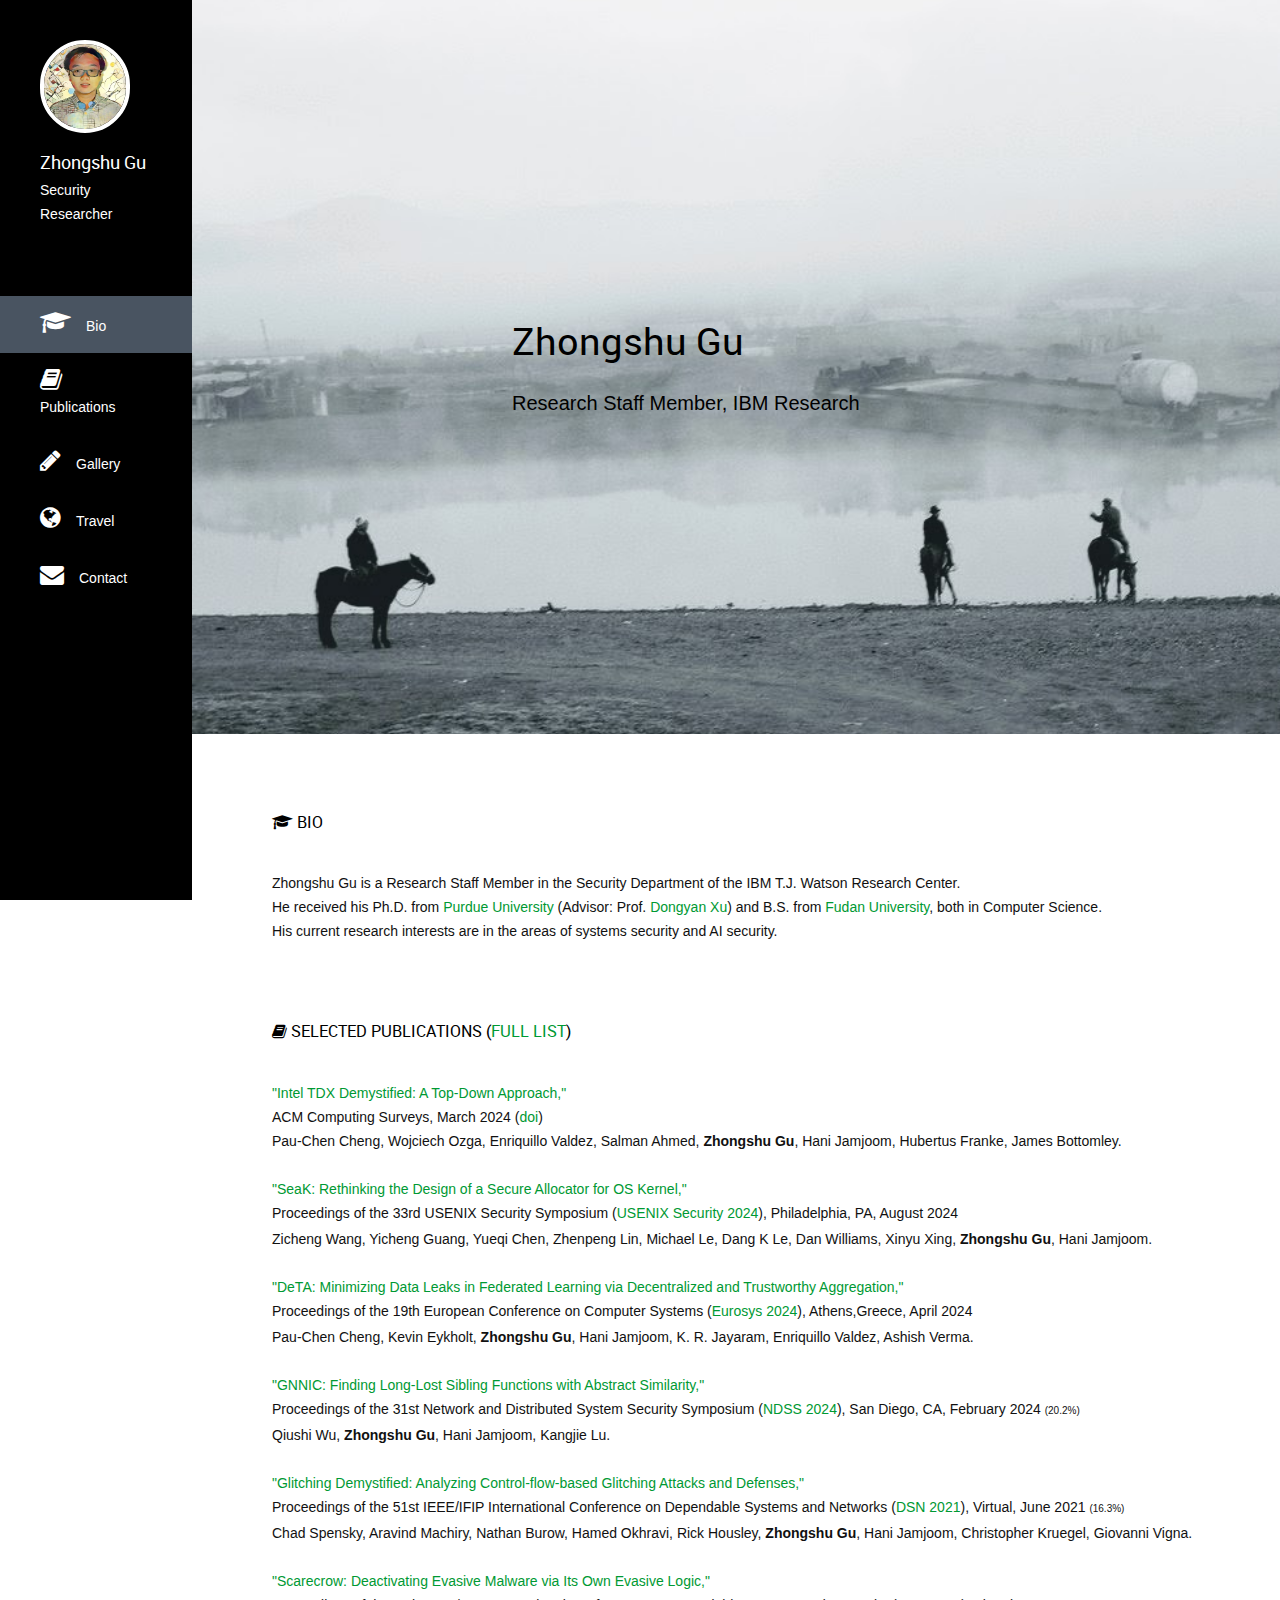
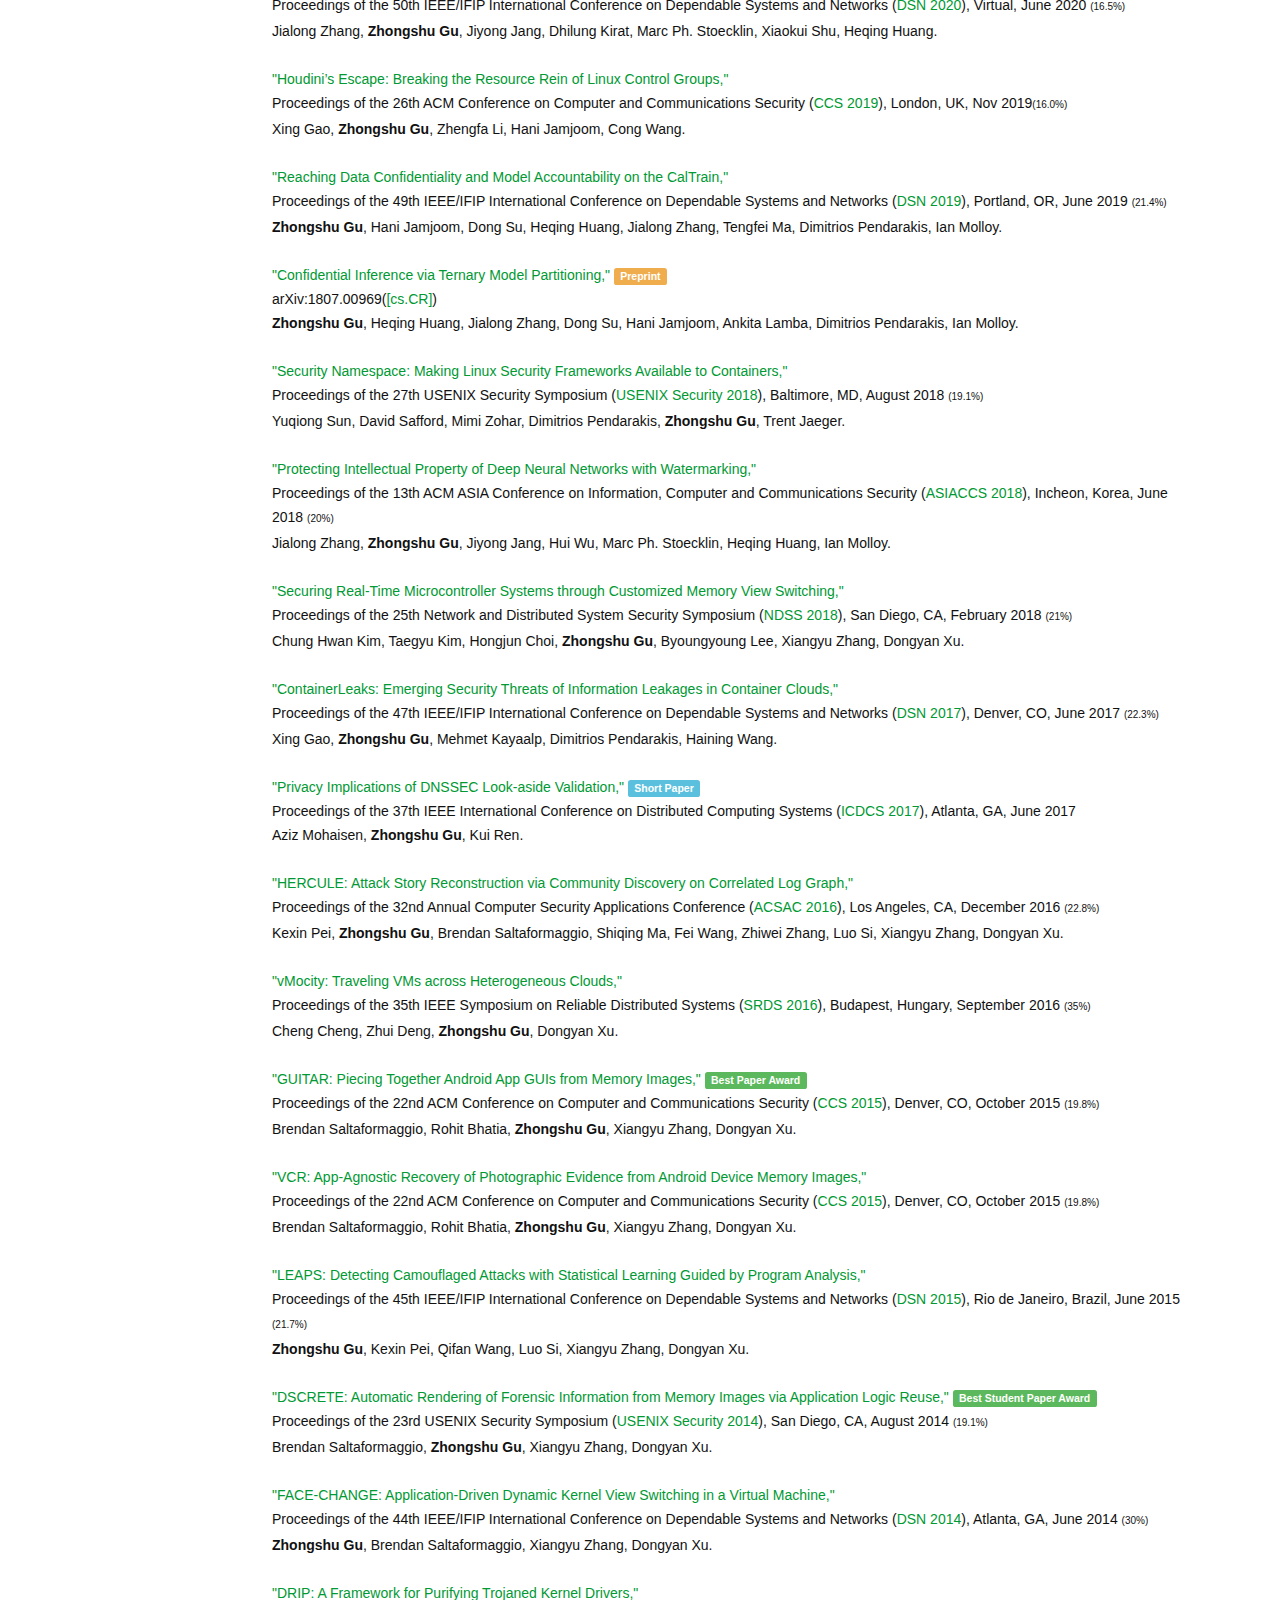
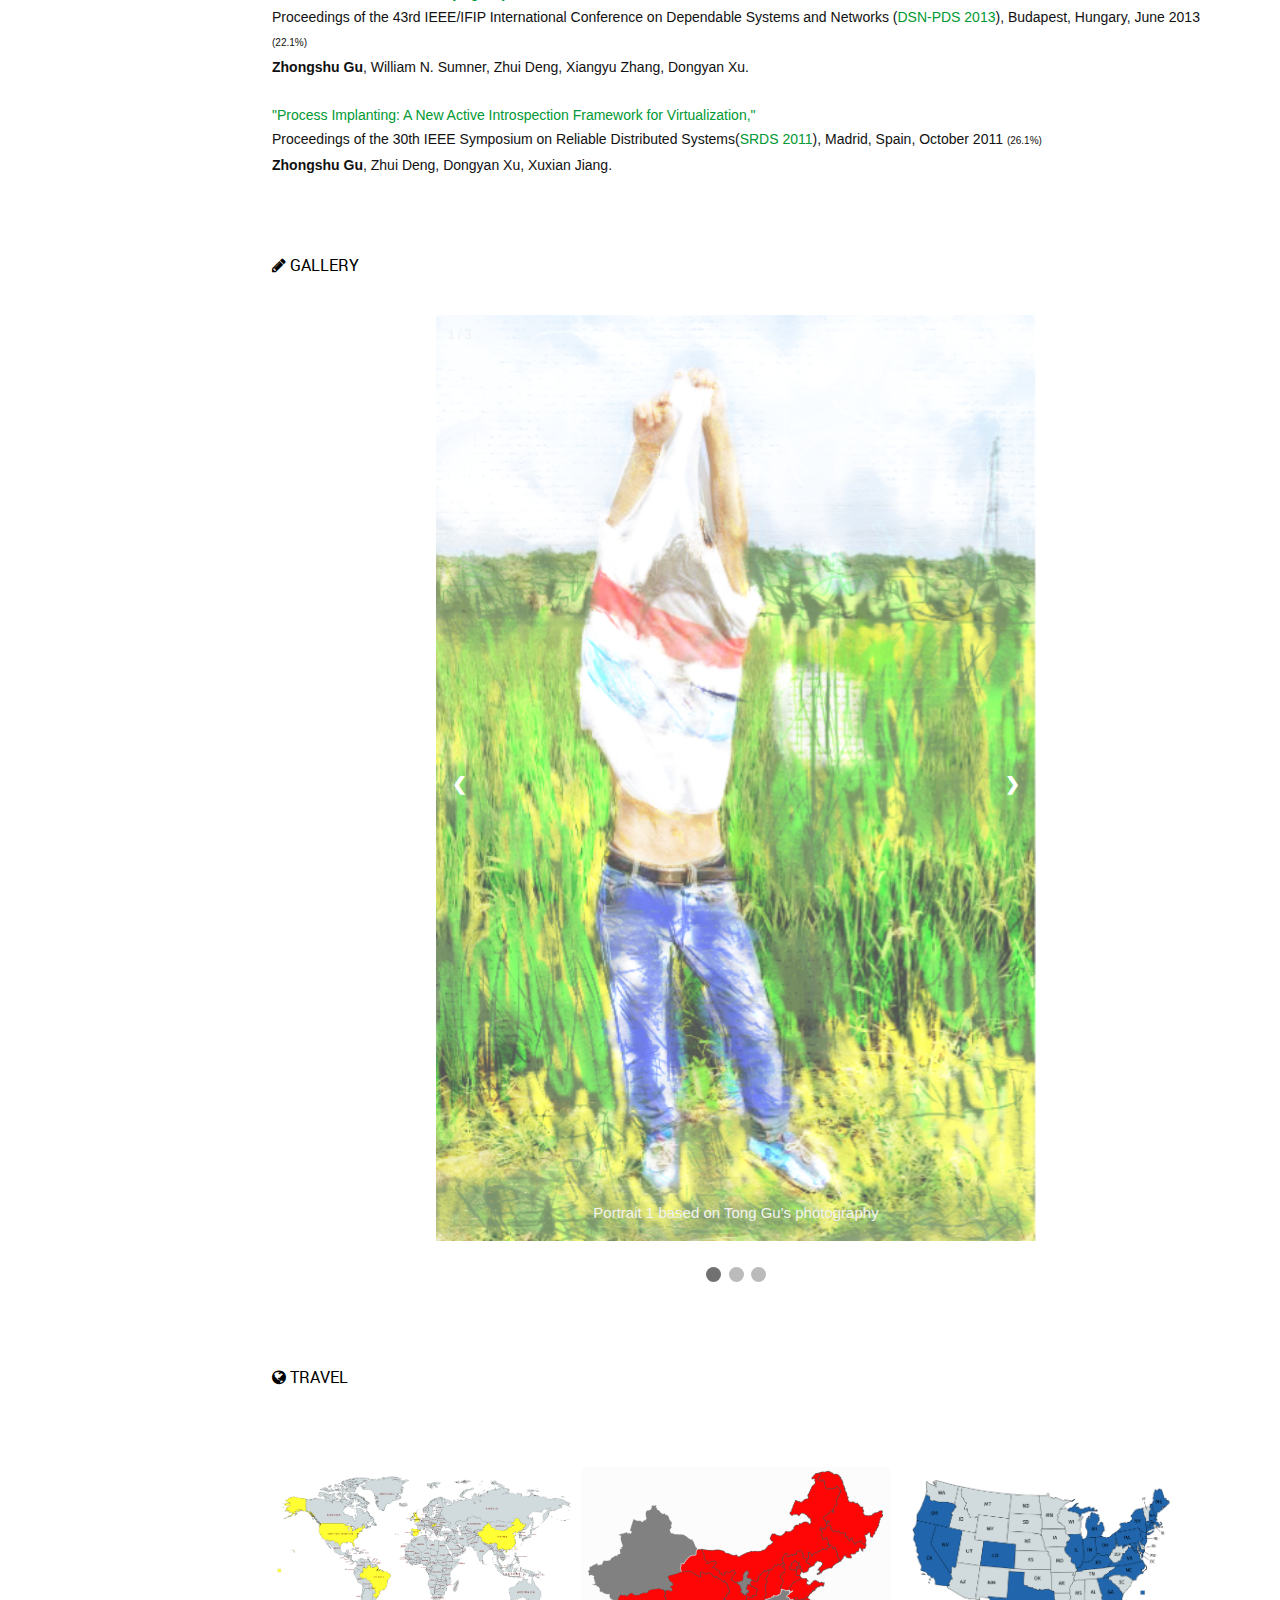
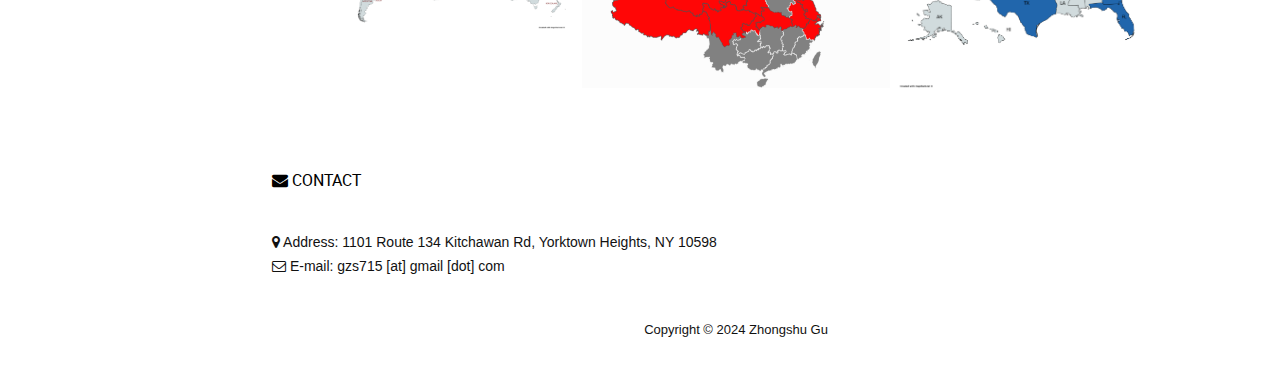
==== index.html @ 40e1bf33 "add doi for tdx paper" ====
<!DOCTYPE html>
<!--[if lt IE 7]>      <html class="no-js lt-ie9 lt-ie8 lt-ie7"> <![endif]-->
<!--[if IE 7]>         <html class="no-js lt-ie9 lt-ie8"> <![endif]-->
<!--[if IE 8]>         <html class="no-js lt-ie9"> <![endif]-->
<!--[if gt IE 8]><!--> <html class="no-js"> <!--<![endif]-->
<head>
  <meta charset="utf-8">
  <meta http-equiv="X-UA-Compatible" content="IE=edge">
  <title>Zhongshu Gu</title>
  <meta name="description" content="">
    <!-- 
	Volton Template
	http://www.templatemo.com/tm-441-volton
-->
<meta name="viewport" content="width=device-width, initial-scale=1">

<link rel="stylesheet" href="css/normalize.css">
<link rel="stylesheet" href="css/font-awesome.css">
<link rel="stylesheet" href="css/bootstrap.min.css">
<link rel="stylesheet" href="css/templatemo-style.css">
<script src="js/vendor/modernizr-2.6.2.min.js"></script>


<style>
  * {box-sizing: border-box}
  body {font-family: Verdana, sans-serif; margin:0}
  .mySlides {display: none}
  img {vertical-align: middle;}

  /* Slideshow container */
  .slideshow-container {
    max-width: 600px;
    position: relative;
    margin: auto;
  }

  /* Next & previous buttons */
  .prev, .next {
    cursor: pointer;
    position: absolute;
    top: 50%;
    width: auto;
    padding: 16px;
    margin-top: -22px;
    color: white;
    font-weight: bold;
    font-size: 18px;
    transition: 0.6s ease;
    border-radius: 0 3px 3px 0;
    user-select: none;
  }

  /* Position the "next button" to the right */
  .next {
    right: 0;
    border-radius: 3px 0 0 3px;
  }

  /* On hover, add a black background color with a little bit see-through */
  .prev:hover, .next:hover {
    background-color: rgba(0,0,0,0.8);
  }

  /* Caption text */
  .text {
    color: #f2f2f2;
    font-size: 15px;
    padding: 8px 12px;
    position: absolute;
    bottom: 8px;
    width: 100%;
    text-align: center;
  }

  /* Number text (1/3 etc) */
  .numbertext {
    color: #f2f2f2;
    font-size: 12px;
    padding: 8px 12px;
    position: absolute;
    top: 0;
  }

  /* The dots/bullets/indicators */
  .dot {
    cursor: pointer;
    height: 15px;
    width: 15px;
    margin: 0 2px;
    background-color: #bbb;
    border-radius: 50%;
    display: inline-block;
    transition: background-color 0.6s ease;
  }

  .active, .dot:hover {
    background-color: #717171;
  }

  /* On smaller screens, decrease text size */
  @media only screen and (max-width: 300px) {
    .prev, .next,.text {font-size: 11px}
  }

</style>

</head>
<body>
<!-- Global site tag (gtag.js) - Google Analytics -->
<script async src="https://www.googletagmanager.com/gtag/js?id=G-TEM5QJ2G16"></script>
<script>
  window.dataLayer = window.dataLayer || [];
  function gtag(){dataLayer.push(arguments);}
  gtag('js', new Date());

  gtag('config', 'G-TEM5QJ2G16');
</script>
    <!--[if lt IE 7]>
        <p class="browsehappy">You are using an <strong>outdated</strong> browser. Please <a href="http://browsehappy.com/">upgrade your browser</a> to improve your experience.</p>
      <![endif]-->

      <div class="responsive-header visible-xs visible-sm">
        <div class="container">
          <div class="row">
            <div class="col-md-12">
              <div class="top-section">
                <div class="profile-image">
                  <img src="img/photo.jpg" alt="Zhongshu Gu">
                </div>
                <div class="profile-content">
                  <h3 class="profile-title">Zhongshu Gu</h3>
                  <p class="profile-description">Security Researcher</p>
                </div>
              </div>
            </div>
          </div>
          <a href="#" class="toggle-menu"><i class="fa fa-bars"></i></a>
          <div class="main-navigation responsive-menu">
            <ul class="navigation">
              <li><a href="#about"><i class="fa fa-graduation-cap"></i>Bio</a></li>
              <li><a href="#research"><i class="fa fa-book"></i>Publications</a></li>
              <li><a href="#gallery"><i class="fa fa-pencil"></i>Gallery</a></li>
              <li><a href="#travel"><i class="fa fa-globe"></i>Travel</a></li>
              <li><a href="#contact"><i class="fa fa-envelope"></i>Contact</a></li>
            </ul>
          </div>
        </div>
      </div>

      <!-- SIDEBAR -->
      <div class="sidebar-menu hidden-xs hidden-sm">
        <div class="top-section">
          <div class="profile-image">
            <img src="img/photo.jpg" alt="Zhongshu Gu">
          </div>
          <h3 class="profile-title">Zhongshu Gu</h3>
          <p class="profile-description">Security Researcher</p>
        </div> <!-- top-section -->
        <div class="main-navigation">
          <ul class="navigation">
            <li><a href="#about"><i class="fa fa-graduation-cap"></i>Bio</a></li>
            <li><a href="#research"><i class="fa fa-book"></i>Publications</a></li>
            <li><a href="#gallery"><i class="fa fa-pencil"></i>Gallery</a></li>
            <li><a href="#travel"><i class="fa fa-globe"></i>Travel</a></li>
            <li><a href="#contact"><i class="fa fa-envelope"></i>Contact</a></li>
          </ul>
        </div> <!-- .main-navigation -->
      </div> <!-- .sidebar-menu -->


      <div class="banner-bg" id="top">
        <div class="banner-overlay"></div>
        <div class="welcome-text">
          <h2>Zhongshu Gu</h2>
          <h5>Research Staff Member, IBM Research</h5>
        </div>
      </div>

      <!-- MAIN CONTENT -->
      <div class="main-content">
        <div class="fluid-container">

          <div class="content-wrapper">
            <!-- About -->
            <div class="page-section" id="about">
              <div class="row">
                <div class="col-md-12">
                  <h4 class="widget-title"><i class="fa fa-graduation-cap"></i> Bio </h4>
                  Zhongshu Gu is a Research Staff Member in the Security Department of the IBM T.J. Watson Research Center. <br/>
                  He received his Ph.D. from <a href="http://www.purdue.edu/">Purdue University</a> (Advisor: Prof.<a href="http://www.cs.purdue.edu/homes/dxu/"> Dongyan Xu</a>) and B.S. from <a href="http://www.fudan.edu.cn">Fudan University</a>, both in Computer Science. <br/>
                  His current research interests are in the areas of systems security and AI security. <br/>
                      </div>
                    </div>
                  </div> <!-- #about -->
                  <!-- Research -->
                  <div class="page-section" id="research">
                    <div class="row">
                      <div class="col-md-12">
                        <h4 class="widget-title"><i class="fa fa-book"></i> Selected Publications (<a href="https://scholar.google.com/citations?hl=en&user=QCx7_H4AAAAJ">Full List</a>)</h4>
                        <p><a href="https://dl.acm.org/doi/pdf/10.1145/3652597">"Intel TDX Demystified: A Top-Down Approach,"</a> <br/> 
                          ACM Computing Surveys, March 2024 (<a href="https://dl.acm.org/doi/10.1145/3652597">doi</a>) <br/>
                          Pau-Chen Cheng, Wojciech Ozga, Enriquillo Valdez, Salman Ahmed, <b>Zhongshu Gu</b>, Hani Jamjoom, Hubertus Franke, James Bottomley.<br/>
                          <br/>
                        </p>
                        
                        <p><a href="">"SeaK: Rethinking the Design of a Secure Allocator for OS Kernel,"</a> <br/>Proceedings of the 33rd USENIX Security Symposium (<a href="https://www.usenix.org/conference/usenixsecurity24">USENIX Security 2024</a>), Philadelphia,
                          PA, August 2024<font size="1"></font> <br/>
                          Zicheng Wang, Yicheng Guang, Yueqi Chen, Zhenpeng Lin, Michael Le, Dang K Le, Dan Williams, Xinyu Xing, <b>Zhongshu Gu</b>, Hani Jamjoom.<br/>
                          <br/>
                        </p>     

                        <p><a href="">"DeTA: Minimizing Data Leaks in Federated Learning via Decentralized and Trustworthy Aggregation,"</a> <br/>Proceedings of the 19th European Conference on Computer Systems (<a href="https://2024.eurosys.org/">Eurosys 2024</a>), Athens,Greece, April 2024<font size="1"></font> <br/>
                          Pau-Chen Cheng, Kevin Eykholt, <b>Zhongshu Gu</b>, Hani Jamjoom, K. R. Jayaram, Enriquillo Valdez, Ashish Verma.<br/>
                          <br/>
                        </p>

                        <p><a href="pubs/GNNIC_NDSS24.pdf">"GNNIC: Finding Long-Lost Sibling Functions with Abstract Similarity,"</a> <br/>Proceedings of the 31st Network and Distributed System Security Symposium (<a href="https://www.ndss-symposium.org/ndss2024/">NDSS 2024</a>), San Diego, CA, February 2024 <font size="1">(20.2%)</font> <br/>
                          Qiushi Wu, <b>Zhongshu Gu</b>, Hani Jamjoom, Kangjie Lu.<br/>
                          <br/>
                        </p>



                        <p><a href="pubs/GLITCHING_DSN21.pdf">"Glitching Demystified: Analyzing Control-flow-based Glitching Attacks and Defenses,"</a> <br/>Proceedings of the 51st IEEE/IFIP International Conference on Dependable Systems and Networks  (<a href="http://dsn2021.ntu.edu.tw/">DSN 2021</a>), Virtual, June 2021 <font size="1">(16.3%)</font> <br/>
                          Chad Spensky, Aravind Machiry, Nathan Burow, Hamed Okhravi, Rick Housley, <b>Zhongshu Gu</b>, Hani Jamjoom, Christopher Kruegel, Giovanni Vigna. <br/>
                          <br/>
                        </p>

                          <p><a href="pubs/SCARECROW_DSN20.pdf">"Scarecrow: Deactivating Evasive Malware via Its Own Evasive Logic,"</a> <br/>Proceedings of the 50th IEEE/IFIP International Conference on Dependable Systems and Networks  (<a href="https://dsn2020.webs.upv.es/">DSN 2020</a>), Virtual, June 2020 <font size="1">(16.5%)</font> <br/>
                          Jialong Zhang, <b>Zhongshu Gu</b>, Jiyong Jang, Dhilung Kirat, Marc Ph. Stoecklin, Xiaokui Shu, Heqing Huang. <br/>
                          <br/>
                        </p>
                        
                          <p><a href="pubs/HOUDINI_CCS19.pdf">"Houdini’s Escape: Breaking the Resource Rein of Linux Control Groups,"</a><br/>
                            Proceedings of the 26th ACM Conference on Computer and Communications Security (<a href="https://www.sigsac.org/ccs/CCS2019/">CCS 2019</a>), London, UK, Nov 2019<font size="1">(16.0%)</font> <br/>
                            Xing Gao, <b>Zhongshu Gu</b>, Zhengfa Li, Hani Jamjoom, Cong Wang.<br/>
                            <br/>
                          </p>




                        <p><a href="pubs/CALTRAIN_DSN19.pdf">"Reaching Data Confidentiality and Model Accountability on the CalTrain,"</a><br/>
                          Proceedings of the 49th IEEE/IFIP International Conference on Dependable Systems and Networks (<a href="http://2019.dsn.org/">DSN 2019</a>), Portland, OR, June 2019 <font size="1">(21.4%)</font> <br/>
                          <b>Zhongshu Gu</b>, Hani Jamjoom, Dong Su, Heqing Huang, Jialong Zhang, Tengfei Ma, Dimitrios Pendarakis, Ian Molloy.<br/>
                          <br/>
                        </p>
                        
                        <p><a href="https://arxiv.org/pdf/1807.00969.pdf">"Confidential Inference via Ternary Model Partitioning,"</a> 
                          <span class="label label-warning">Preprint</span><br/>
                          arXiv:1807.00969(<a href="https://arxiv.org/abs/1807.00969">[cs.CR]</a>) <br/>
                          <b>Zhongshu Gu</b>, Heqing Huang, Jialong Zhang, Dong Su, Hani Jamjoom, Ankita Lamba, Dimitrios Pendarakis, Ian Molloy.<br/>
                          <br/>
                        </p>


                        <p><a href="pubs/SECNAMESPACE_SEC18.pdf">"Security Namespace: Making Linux Security Frameworks Available to Containers,"</a> <br/>Proceedings of the 27th USENIX Security Symposium (<a href="https://www.usenix.org/conference/usenixsecurity18">USENIX Security 2018</a>), Baltimore, MD, August 2018 <font size="1">(19.1%)</font> <br/>
                          Yuqiong Sun, David Safford, Mimi Zohar, Dimitrios Pendarakis, <b>Zhongshu Gu</b>, Trent Jaeger. <br/>
                          <br/>
                        </p>

                        <p><a href="pubs/WATERMARK_ASIACCS18.pdf">"Protecting Intellectual Property of Deep Neural Networks with Watermarking,"</a> <br/>Proceedings of the 13th ACM ASIA Conference on Information, Computer and Communications
                          Security (<a href="http://asiaccs2018.org/">ASIACCS 2018</a>), Incheon, Korea, June 2018 <font size="1">(20%)</font> <br/>
                          Jialong Zhang, <b>Zhongshu Gu</b>, Jiyong Jang, Hui Wu, Marc Ph. Stoecklin, Heqing Huang, Ian
                          Molloy. <br/>
                          <br/>
                        </p>
                        <p><a href="pubs/MINION_NDSS18.pdf">"Securing Real-Time Microcontroller Systems through Customized Memory View Switching,"</a> <br/>Proceedings of the 25th Network and Distributed System Security Symposium (<a href="https://www.internetsociety.org/events/ndss-symposium/ndss-symposium-2018">NDSS 2018</a>), San Diego, CA, February 2018 <font size="1">(21%)</font> <br/>
                          Chung Hwan Kim, Taegyu Kim, Hongjun Choi, <b>Zhongshu Gu</b>, Byoungyoung Lee, Xiangyu Zhang, Dongyan Xu.<br/>
                          <br/>
                        </p>

                        <p><a href="pubs/CONTAINERLEAKS_DSN17.pdf">"ContainerLeaks: Emerging Security Threats of Information Leakages in Container Clouds,"</a> <br/> 
                          Proceedings of the 47th IEEE/IFIP International Conference on Dependable Systems and Networks (<a href="http://dsn2017.github.io/">DSN 2017</a>), Denver, CO, June 2017 <font size="1">(22.3%)</font> <br/>
                          Xing Gao, <b>Zhongshu Gu</b>, Mehmet Kayaalp, Dimitrios Pendarakis, Haining Wang.<br/>
                          <br/>
                        </p>

                        <p><a href="pubs/DLV_ICDCS17.pdf"> "Privacy Implications of DNSSEC Look-aside Validation,"</a> <span class="label label-info">Short Paper</span> <br/>
                          Proceedings of the 37th IEEE International Conference on Distributed Computing Systems (<a href=https://icdcs2017.gatech.edu/>ICDCS 2017</a>),  Atlanta, GA, June 2017  <br/>
                          Aziz Mohaisen, <b>Zhongshu Gu</b>, Kui Ren.<br/>
                          <br/>
                        </p>

                        <p><a href="pubs/HERCULE_ACSAC16.pdf"> "HERCULE: Attack Story Reconstruction via Community Discovery on Correlated Log Graph,"</a> <br/>
                          Proceedings of the 32nd Annual Computer Security Applications Conference (<a href=https://www.acsac.org/2016/>ACSAC 2016</a>), Los Angeles, CA, December 2016 <font size="1">(22.8%)</font>  <br/>
                          Kexin Pei, <b>Zhongshu Gu</b>, Brendan Saltaformaggio, Shiqing Ma, Fei Wang, Zhiwei Zhang, Luo Si, Xiangyu Zhang, Dongyan Xu. <br/>
                          <br/></p>

                          <p><a href="pubs/VMOCITY_SRDS16.pdf" >"vMocity: Traveling VMs across Heterogeneous Clouds,"</a> <br/>
                           Proceedings of the 35th IEEE Symposium on Reliable Distributed Systems
                           (<a href="http://srds2016.inf.mit.bme.hu/">SRDS 2016</a>), Budapest,
                           Hungary, September 2016 <font size="1">(35%)</font>  <br/> 
                           Cheng Cheng, Zhui Deng, <b>Zhongshu Gu</b>, Dongyan Xu.<br/>
                           <br/></p>

                           <p><a href="pubs/GUITAR_CCS15.pdf">"GUITAR: Piecing Together Android App GUIs from Memory Images,"</a> <span class="label label-success"> Best Paper Award</span> <br/>
                            Proceedings of the 22nd ACM Conference on Computer and Communications Security (<a href="http://www.sigsac.org/ccs/CCS2015/">CCS 2015</a>), Denver, CO, October 2015 <font size="1">(19.8%)</font>   <br/>
                            Brendan Saltaformaggio, Rohit Bhatia, <b>Zhongshu Gu</b>, Xiangyu Zhang, Dongyan Xu.  <br/> 
                            <br/></p>

                            <p><a href="pubs/VCR_CCS15.pdf">"VCR: App-Agnostic Recovery of Photographic Evidence from Android Device Memory Images," </a><br/>
                              Proceedings of the 22nd ACM Conference on Computer and Communications Security (<a href="http://www.sigsac.org/ccs/CCS2015/">CCS 2015</a>), Denver, CO, October 2015 <font size="1">(19.8%)</font> <br/>
                              Brendan Saltaformaggio, Rohit Bhatia, <b>Zhongshu Gu</b>, Xiangyu Zhang, Dongyan Xu.<br/> 
                              <br/></p>

                              <p><a href="pubs/LEAPS_DSN15.pdf">"LEAPS: Detecting Camouflaged Attacks with Statistical Learning Guided by Program Analysis,"</a> <br/> 
                                Proceedings of the 45th IEEE/IFIP International Conference on Dependable Systems and Networks (<a href="http://2015.dsn.org/">DSN 2015</a>), Rio de Janeiro, Brazil, June 2015 <font size="1">(21.7%)</font> <br/>
                                <b>Zhongshu Gu</b>, Kexin Pei, Qifan Wang, Luo Si, Xiangyu Zhang, Dongyan Xu.<br/>
                                <br/></p>

                                <p><a href="pubs/DS_SEC14.pdf">"DSCRETE: Automatic Rendering of Forensic Information from Memory Images via Application Logic Reuse,"</a> <span class="label label-success"> Best Student Paper Award</span><br/>
                                  Proceedings of the 23rd USENIX Security Symposium (<a href="https://www.usenix.org/conference/usenixsecurity14">USENIX Security 2014</a>), San Diego, CA, August 2014 <font size="1">(19.1%)</font>   <br/>
                                  Brendan Saltaformaggio, <b>Zhongshu Gu</b>, Xiangyu Zhang, Dongyan Xu. <br/> 
                                  <br/></p>

                                  <p><a href="pubs/FC_DSN14.pdf">"FACE-CHANGE: Application-Driven Dynamic Kernel View Switching in a Virtual Machine,"</a> <br/>
                                    Proceedings of the 44th IEEE/IFIP International Conference on Dependable Systems and Networks (<a href="http://2014.dsn.org/">DSN 2014</a>), Atlanta, GA, June 2014 <font size="1">(30%)</font> <br/>
                                    <b>Zhongshu Gu</b>, Brendan Saltaformaggio, Xiangyu Zhang, Dongyan Xu.<br/>
                                    <br/></p>

                                    <p><a href="pubs/DRIP_DSN13.pdf">"DRIP: A Framework for Purifying Trojaned Kernel Drivers,"</a> <br/>
                                      Proceedings of the 43rd IEEE/IFIP International Conference on Dependable Systems and Networks (<a href="http://2013.dsn.org/">DSN-PDS 2013</a>), Budapest, Hungary, June 2013 <font size="1">(22.1%)</font> <br/>
                                      <b>Zhongshu Gu</b>, William N. Sumner, Zhui Deng, Xiangyu Zhang, Dongyan Xu.<br/>
                                      <br/></p>

                                      <p><a href="pubs/PI_SRDS11.pdf">"Process Implanting: A New Active Introspection Framework for Virtualization,"</a> <br/>Proceedings of the 30th IEEE Symposium on Reliable Distributed Systems(<a href="http://lsd.ls.fi.upm.es:11888/srds/">SRDS 2011</a>), Madrid, Spain, October 2011 <font size="1">(26.1%)</font>  <br/> 
                                        <b>Zhongshu Gu</b>, Zhui Deng, Dongyan Xu, Xuxian Jiang.<br/></p>
                                      </div>
                                    </div>
                                  </div> <!-- #research -->
                                  <!-- Personal -->
                                  <div class="page-section" id="gallery">
                                    <div class="row">
                                      <div class="col-md-12">
                                        <h4 class="widget-title"><i class="fa fa-pencil"></i> Gallery </h4>
                                      </div>
                                    </div>
                                    <div class="slideshow-container">
                                      <div class="mySlides">
                                        <div class="numbertext">1 / 3</div>
                                        <img src="img/human1.png" style="width:100%">
                                        <div class="text">Portrait 1 based on Tong Gu's photography</div>
                                      </div>

                                      <div class="mySlides">
                                        <div class="numbertext">2 / 3</div>
                                        <img src="img/human2.png" style="width:100%">
                                        <div class="text">Portrait 2 based on Tong Gu's photography</div>
                                      </div>

                                      <div class="mySlides">
                                        <div class="numbertext">3 / 3</div>
                                        <img src="img/smokingwoman.png" style="width:100%">
                                        <div class="text">Portrait 3 based on Tong Gu's photography</div>
                                      </div>
                                      
                                      <a class="prev" onclick="plusSlides(-1)">&#10094;</a>
                                      <a class="next" onclick="plusSlides(1)">&#10095;</a>

                                    </div>
                                    <br>

                                    <div style="text-align:center">
                                      <span class="dot" onclick="currentSlide(1)"></span> 
                                      <span class="dot" onclick="currentSlide(2)"></span> 
                                      <span class="dot" onclick="currentSlide(3)"></span> 
                                    </div>

                                    <script>
                                      var slideIndex = Math.floor(Math.random() * 5) + 1;;
                                      showSlides(slideIndex);

                                      function plusSlides(n) {
                                        showSlides(slideIndex += n);
                                      }

                                      function currentSlide(n) {
                                        showSlides(slideIndex = n);
                                      }

                                      function showSlides(n) {
                                        var i;
                                        var slides = document.getElementsByClassName("mySlides");
                                        var dots = document.getElementsByClassName("dot");
                                        if (n > slides.length) {slideIndex = 1}    
                                          if (n < 1) {slideIndex = slides.length}
                                            for (i = 0; i < slides.length; i++) {
                                              slides[i].style.display = "none";  
                                            }
                                            for (i = 0; i < dots.length; i++) {
                                              dots[i].className = dots[i].className.replace(" active", "");
                                            }
                                            slides[slideIndex-1].style.display = "block";  
                                            dots[slideIndex-1].className += " active";
                                          }
                                        </script>

                                        <div class="page-section" id="travel">
                                          <div class="row">
                                            <div class="col-md-12">
                                              <h4 class="widget-title"><i class="fa fa-globe"></i> Travel </h4>
                                            </div>
                                          </div>
                                          <div class="row projects-holder">
                                            <div class="col-md-4 col-sm-6">
                                              <div class="project-item">
                                                <img src="img/world.png" alt="world">
                                                <div class="project-hover">
                                                  <div class="inside">
                                                    <h5><a href="#">China, USA, Spain, Hungary, Brazil, UK, Canada</a></h5>
                                                    <p></p>
                                                  </div>
                                                </div>
                                              </div>
                                            </div>
                                            <div class="col-md-4 col-sm-6">
                                              <div class="project-item">
                                                <img src="img/china.png" alt="china">
                                                <div class="project-hover">
                                                  <div class="inside">
                                                    <h5><a href="#">上海，江苏，浙江，北京，江西，安徽，青海，甘肃，四川，陕西，内蒙古，天津，河北，山西，西藏，湖北，重庆，黑龙江，吉林，辽宁</a></h5>
                                                    <p></p>
                                                  </div>
                                                </div>
                                              </div>
                                            </div>
                                            <div class="col-md-4 col-sm-6">
                                              <div class="project-item">
                                                <img src="img/usa.png" alt="usa">
                                                <div class="project-hover">
                                                  <div class="inside">
                                                    <h5><a href="#">IL, IN, MI, MA, NY, PA, DC, VA, MD, NV, CA, KY, FL, GA, NJ, TX, OH, CO, CT, NC, NH, ME, OR</a></h5>
                                                    <p></p>
                                                  </div>
                                                </div>
                                              </div>
                                            </div>
                                          </div> <!-- #personal --> 
                                          <!-- CONTACT -->
                                          <div class="page-section" id="contact">
                                            <div class="row">
                                              <div class="col-md-12">
                                                <h4 class="widget-title"><i class="fa fa-envelope"></i> Contact</h4>
                                                <p>
                                                  <i class="fa fa-map-marker"></i> Address: 1101 Route 134 Kitchawan Rd, Yorktown Heights, NY 10598 <br/>
                                                  <i class="fa fa-envelope-o"></i> E-mail: gzs715 [at] gmail [dot] com
                                                </p>
                                              </div>
                                            </div>
                                          </div> 

                                          <div class="row" id="footer">
                                            <div class="col-md-12 text-center">
                                              <p class="copyright-text">Copyright &copy; 2024 Zhongshu Gu</p>
                                            </div>
                                          </div>

                                        </div>

                                      </div>
                                    </div>

                                    <script src="js/vendor/jquery-1.10.2.min.js"></script>
                                    <script src="js/min/plugins.min.js"></script>
                                    <script src="js/min/main.min.js"></script>

                                  </body>
                                  </html>
---- css/templatemo-style.css ----
/*

Volton Template

http://www.templatemo.com/tm-441-volton

*/

@font-face {
  font-family: 'robotolight';
  src: url("../fonts/Roboto-Light-webfont.eot");
  src: url("../fonts/Roboto-Light-webfont.eot?#iefix") format("embedded-opentype"), url("../fonts/Roboto-Light-webfont.woff") format("woff"), url("../fonts/Roboto-Light-webfont.ttf") format("truetype"), url("../fonts/Roboto-Light-webfont.svg#robotolight") format("svg");
  font-weight: normal;
  font-style: normal;
}
@font-face {
  font-family: 'robotoregular';
  src: url("../fonts/Roboto-Regular-webfont.eot");
  src: url("../fonts/Roboto-Regular-webfont.eot?#iefix") format("embedded-opentype"), url("../fonts/Roboto-Regular-webfont.woff") format("woff"), url("../fonts/Roboto-Regular-webfont.ttf") format("truetype"), url("../fonts/Roboto-Regular-webfont.svg#robotoregular") format("svg");
  font-weight: normal;
  font-style: normal;
}
@font-face {
  font-family: 'robotobold';
  src: url("../fonts/Roboto-Bold-webfont.eot");
  src: url("../fonts/Roboto-Bold-webfont.eot?#iefix") format("embedded-opentype"), url("../fonts/Roboto-Bold-webfont.woff") format("woff"), url("../fonts/Roboto-Bold-webfont.ttf") format("truetype"), url("../fonts/Roboto-Bold-webfont.svg#robotobold") format("svg");
  font-weight: normal;
  font-style: normal;
}
/*---------------------------------------------------------
 1. Reset
-------------------------------------------------------- */
html, body, div, span, applet, object, iframe, h1, h2, h3, h4, h5, h6, p, blockquote, pre, a, abbr, acronym, address, big, cite, code, del, dfn, em, img, ins, kbd, q, s, samp, small, strike, strong, sub, sup, tt, var, b, u, i, center, dl, dt, dd, ol, ul, li, fieldset, form, label, legend, table, caption, tbody, tfoot, thead, tr, th, td, article, aside, canvas, details, embed, figure, figcaption, footer, header, hgroup, menu, nav, output, ruby, section, summary, time, mark, audio, video {
  margin: 0;
  padding: 0;
  border: 0;
  font-size: 100%;
  vertical-align: baseline;
}

.blue {
	color: #06C;
}

.green {
	color: #090;
}

main {
  display: block;
}

body {
  line-height: 1;
}

ol,
ul {
  list-style: none;
}

blockquote,
q {
  quotes: none;
}

blockquote:before,
blockquote:after {
  content: '';
  content: none;
}

table {
  border-collapse: collapse;
  border-spacing: 0;
}

html {
  font-size: 100%;
  -webkit-text-size-adjust: 100%;
  -ms-text-size-adjust: 100%;
}

a:focus {
  outline: none;
}

article,
aside,
details,
figcaption,
figure,
footer,
header,
hgroup,
nav,
section {
  display: block;
}

audio,
canvas,
video {
  display: inline-block;
  *display: inline;
  *zoom: 1;
}

audio:not([controls]) {
  display: none;
}

sub,
sup {
  line-height: 0;
  position: relative;
  vertical-align: baseline;
}

sup {
  top: -.5em;
}

sub {
  bottom: -.25em;
}

img {
  border: 0;
  -ms-interpolation-mode: bicubic;
}

button,
input,
select,
textarea {
  font-size: 100%;
  margin: 0;
  vertical-align: baseline;
  *vertical-align: middle;
}

button,
input {
  line-height: normal;
  *overflow: visible;
}

button::-moz-focus-inner,
input::-moz-focus-inner {
  border: 0;
  padding: 0;
}

button,
input[type="button"],
input[type="reset"],
input[type="submit"] {
  cursor: pointer;
  -webkit-appearance: button;
}

input[type="search"] {
  -webkit-appearance: textfield;
}

input[type="search"]:-webkit-search-decoration {
  -webkit-appearance: none;
}

textarea {
  overflow: auto;
  vertical-align: top;
}

/*---------------------------------------------------------
 2. Basic Style
-------------------------------------------------------- */
body {
  font-size: 14px;
  line-height: 24px;
  color: #111111;
  font-family: 'robotoregular', "Microsoft YaHei", "微软雅黑", STXihei, "华文细黑";
  overflow-x: hidden;
}

a {
  color: #009933;
  -webkit-transition: all 150ms ease-in-out;
  -moz-transition: all 150ms ease-in-out;
  -ms-transition: all 150ms ease-in-out;
  -o-transition: all 150ms ease-in-out;
  transition: all 150ms ease-in-out;
  text-decoration: none !important;
}
a:hover {
  color: #555555;
}

h1, h2, h3, h4, h5 {
  color: #000000;
}

::-webkit-input-placeholder {
  color: #999999;
}

:-moz-placeholder {
  /* Firefox 18- */
  color: #999999;
}

::-moz-placeholder {
  /* Firefox 19+ */
  color: #999999;
}

:-ms-input-placeholder {
  color: #999999;
}

.main-content,
.banner-bg {
  float: right;
  width: 85%;
}

@media screen and (max-width: 992px) {
  .main-content,
  .banner-bg {
    width: 100%;
  }
}

.content-wrapper {
  padding: 0 80px;
}
@media screen and (max-width: 992px) {
  .content-wrapper {
    padding: 0 30px;
  }
}

h4.widget-title {
  font-size: 16px;
  font-family: 'robotoregular';
  text-transform: uppercase;
  margin-bottom: 40px;
}

hr {
  position: relative;
  outline: 0;
  border: 0;
  width: 100%;
  height: 4px;
  background: #dddddd;
  margin-top: 40px;
  margin-bottom: 0;
}

.page-section {
  padding-top: 80px;
}

/*---------------------------------------------------------
 3. Header
-------------------------------------------------------- */
.sidebar-menu {
  float: left;
  width: 15%;
  height: 100%;
  position: fixed;
  background-color: black;
  color: white;
  overflow-y: hidden;
}


@media screen and (max-width: 992px) {
  .sidebar-menu {
    overflow-y: scroll;
    width: 15%;
  }
}
.top-section {
  padding: 40px;
}

.profile-image {
  width: 80%;
  height: 80%;
  border: 4px solid white;
  -webkit-border-radius: 75px;
  border-radius: 75px;
  overflow: hidden;
  margin-bottom: 20px;
}
.profile-image img {
  width: 100%;
}


h3.profile-title {
  margin-bottom: 5px;
  color: white;
  font-size: 18px;
  font-family: 'robotoregular',STKaiti, KaiTi, "Microsoft YaHei", "微软雅黑", STXihei, "华文细黑";
}

.main-navigation {
  margin: 30px 0;
}
.main-navigation li {
  display: block;
}
.main-navigation li a {
  padding: 15px 40px;
  display: block;
  color: white;
  font-size: 14px;
}
.main-navigation li a i {
  margin-right: 15px;
  font-size: 24px;
}
.main-navigation li a:hover {
  background: #5b6878;
}
.main-navigation li a.active {
  background: #495461;
}
.main-navigation li a.active:hover {
  background: #495461;
}

.social-icons {
  display: block;
  padding: 30px 40px;
}
.social-icons li {
  display: inline-block;
  margin-right: 20px;
}
.social-icons a {
  font-size: 18px;
  color: white;
}
.social-icons a:hover {
  color: #282e35;
}

.responsive-header {
  background: #0c2f5c;
  text-align: center;
}
@media screen and (max-width: 992px) {
  .responsive-header .main-navigation {
    margin-top: 10px;
    display: none;
  }
}
@media screen and (max-width: 992px) {
  .responsive-header p {
    color: white;
  }
}
@media screen and (max-width: 992px) {
  .responsive-header .profile-image {
    float: left;
    width: 100px;
    height: 100px;
    -webkit-border-radius: 50px;
    border-radius: 50px;
    overflow: hidden;
    margin-right: 30px;
  }
  .responsive-header .profile-content {
    text-align: left;
    margin-top: 30px;
    overflow: hidden;
  }
}

@media screen and (max-width: 992px) {
  .top-section {
    padding-bottom: 0;
  }
}

@media screen and (max-width: 992px) {
  .main-navigation a {
    padding: 10px;
  }
  .main-navigation a.active {
    background: #5f6d7e !important;
  }
  .main-navigation a:hover {
    background: #5f6d7e !important;
  }
}

.toggle-menu {
  width: 100%;
  display: block;
  padding: 20px;
  margin-top: 30px;
  background: #6cc0f7;
  color: white;
  font-size: 18px;
}
.toggle-menu:hover {
  color: white;
}

/*---------------------------------------------------------
 4. Main Content
-------------------------------------------------------- */
/*------ banner ------ */
.banner-bg {
  /*padding: 300px 200px;*/
  padding: 25% 25%;
  position: relative;
  background: url("../img/background.jpg");
  background-repeat: no-repeat;
  background-position: center;
  background-size: cover;
  z-index: 2;
}

.banner-overlay {
  position: absolute;
  width: 100%;
  height: 100%;
  /*background: rgba(95, 109, 126, 0.4);*/
  top: 0;
  left: 0;
  z-index: 3;
}

.welcome-text {
  position: relative;
  z-index: 4;
}
.welcome-text h2 {
  font-size: 38px;
  font-family: 'robotoregular',STKaiti, Kaiti, "Microsoft YaHei", "微软雅黑", STXihei, "华文细黑";
  color: black;
  margin-bottom: 30px;
}

.welcome-text h5 {
  font-size: 20px;
  color: black;
}

/*------ about us ------ */
.about-image {
  overflow: hidden;
  border: 4px solid #dddddd;
  margin-bottom: 40px;
}
.about-image img {
  width: 100%;
  display: block;
}

/*------ projects ------ */
.projects-holder {
  margin-right: 0;
  margin-left: 0;
  margin-top: 40px;
}
.projects-holder .col-md-4,
.projects-holder .col-md-4 {
  padding-right: 1px;
  padding-left: 1px;
}

.project-item {
  width: 100%;
  margin-bottom: 2px;
  overflow: hidden;
  position: relative;
}
.project-item img {
  width: 100%;
  display: block;
}
.project-item:hover .project-hover {
  top: 0;
  opacity: 1;
  visibility: visible;
}

.project-hover {
  position: absolute;
  width: 100%;
  height: 100%;
  top: 40px;
  left: 0;
  background: rgba(0, 0, 0, 0.9);
  opacity: 0;
  visibility: 0;
  -webkit-transition: all 200ms linear;
  -moz-transition: all 200ms linear;
  -ms-transition: all 200ms linear;
  -o-transition: all 200ms linear;
  transition: all 200ms linear;
}
.project-hover .inside {
  position: absolute;
  width: 100%;
  left: 0;
  bottom: 0;
  padding: 30px;
}
.project-hover h5 {
  font-size: 16px;
  margin-bottom: 15px;
}
.project-hover h5 a {
  color: white;
}
.project-hover p {
  color: white;
  font-size: 13px;
  line-height: 20px;
}

/*------ contact ------ */
.contact-form {
  margin-top: 40px;
}
.contact-form input, .contact-form textarea {
  width: 100%;
  outline: 0;
  border: 1px solid #aaaaaa;
  padding: 12px;
  color: #999999;
  margin-bottom: 30px;
}
.contact-form input:focus, .contact-form textarea:focus {
  outline: 0;
}
.contact-form .button {
  width: auto;
  background: #5f6d7e;
  color: white;
  text-transform: uppercase;
  border: 0;
}

/*---------------------------------------------------------
 5. Footer
-------------------------------------------------------- */
#footer p.copyright-text {
  margin: 40px 0;
  font-size: 13px;
}
#footer p.copyright-text a {
  color: #5f6d7e;
}
#footer p.copyright-text a:hover {
  color: #6cc0f7;
}


/* Slideshow container */
.slideshow-container {
  max-width: 500px;
  position: relative;
  margin: 0px auto;
}

/* Next & previous buttons */
.prev, .next {
  cursor: pointer;
  position: absolute;
  top: 50%;
  width: auto;
  padding: 16px;
  margin-top: -22px;
  color: white;
  font-weight: bold;
  font-size: 18px;
  transition: 0.6s ease;
  border-radius: 0 3px 3px 0;
}

/* Position the "next button" to the right */
.next {
  right: 0;
  border-radius: 3px 0 0 3px;
}

/* On hover, add a black background color with a little bit see-through */
.prev:hover, .next:hover {
  background-color: rgba(0,0,0,0.8);
}

/* Caption text */
.text {
  color: #f2f2f2;
  font-size: 15px;
  padding: 8px 12px;
  position: absolute;
  bottom: 8px;
  width: 100%;
  text-align: center;
}

/* Number text (1/3 etc) */
.numbertext {
  color: #f2f2f2;
  font-size: 12px;
  padding: 8px 12px;
  position: absolute;
  top: 0;
}

/* The dots/bullets/indicators */
.dot {
  cursor: pointer;
  height: 15px;
  width: 15px;
  margin: 0 2px;
  background-color: #bbb;
  border-radius: 50%;
  display: inline-block;
  transition: background-color 0.6s ease;
}

.active, .dot:hover {
  background-color: #717171;
}

/* Fading animation */
.fade {
  -webkit-animation-name: fade;
  -webkit-animation-duration: 1.5s;
  animation-name: fade;
  animation-duration: 1.5s;
}

@-webkit-keyframes fade {
  from {opacity: .4} 
  to {opacity: 1}
}

@keyframes fade {
  from {opacity: .4} 
  to {opacity: 1}
}

/* On smaller screens, decrease text size */
@media only screen and (max-width: 300px) {
  .prev, .next,.text {font-size: 11px}
}
/* Three image containers (use 25% for four, and 50% for two, etc) */
.column {
  float: left;
  width: 33.33%;
  padding: 5px;
}

/* Clear floats after image containers */
.row::after {
  content: "";
  clear: both;
  display: table;
}
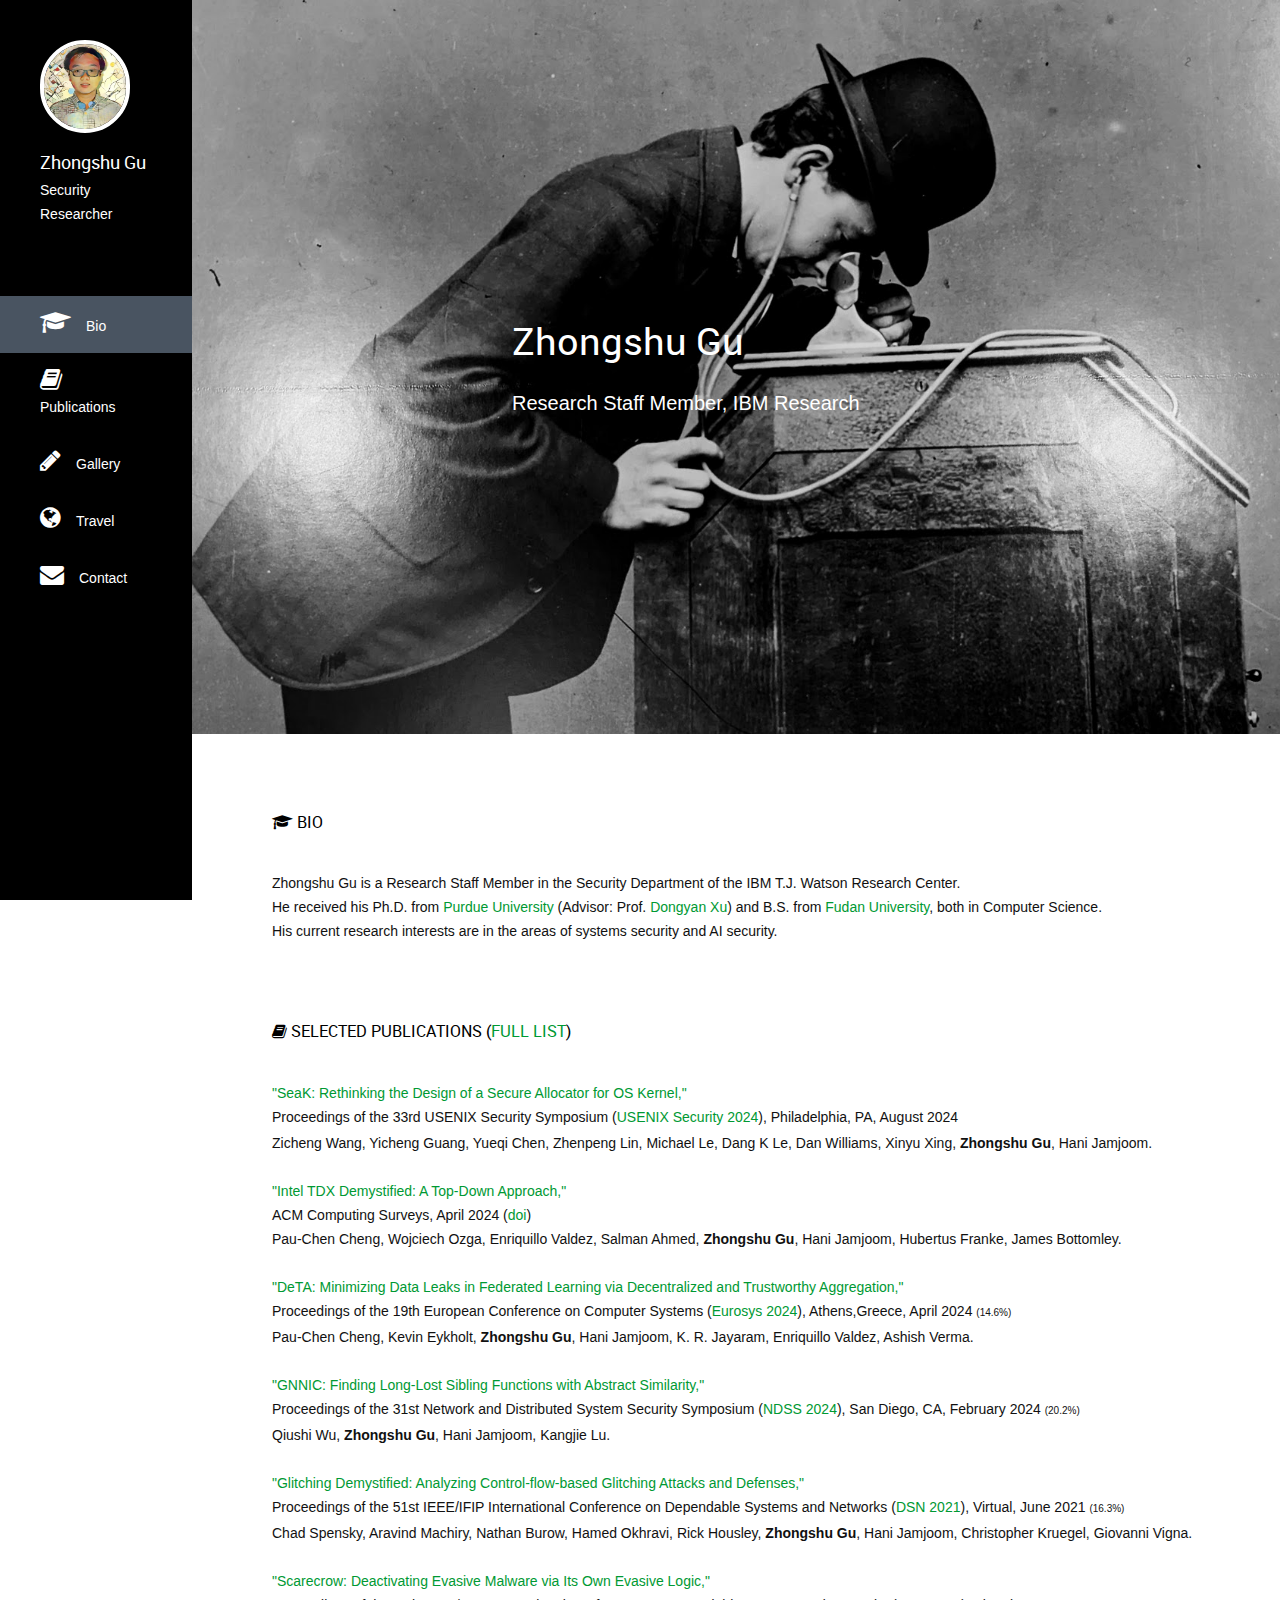
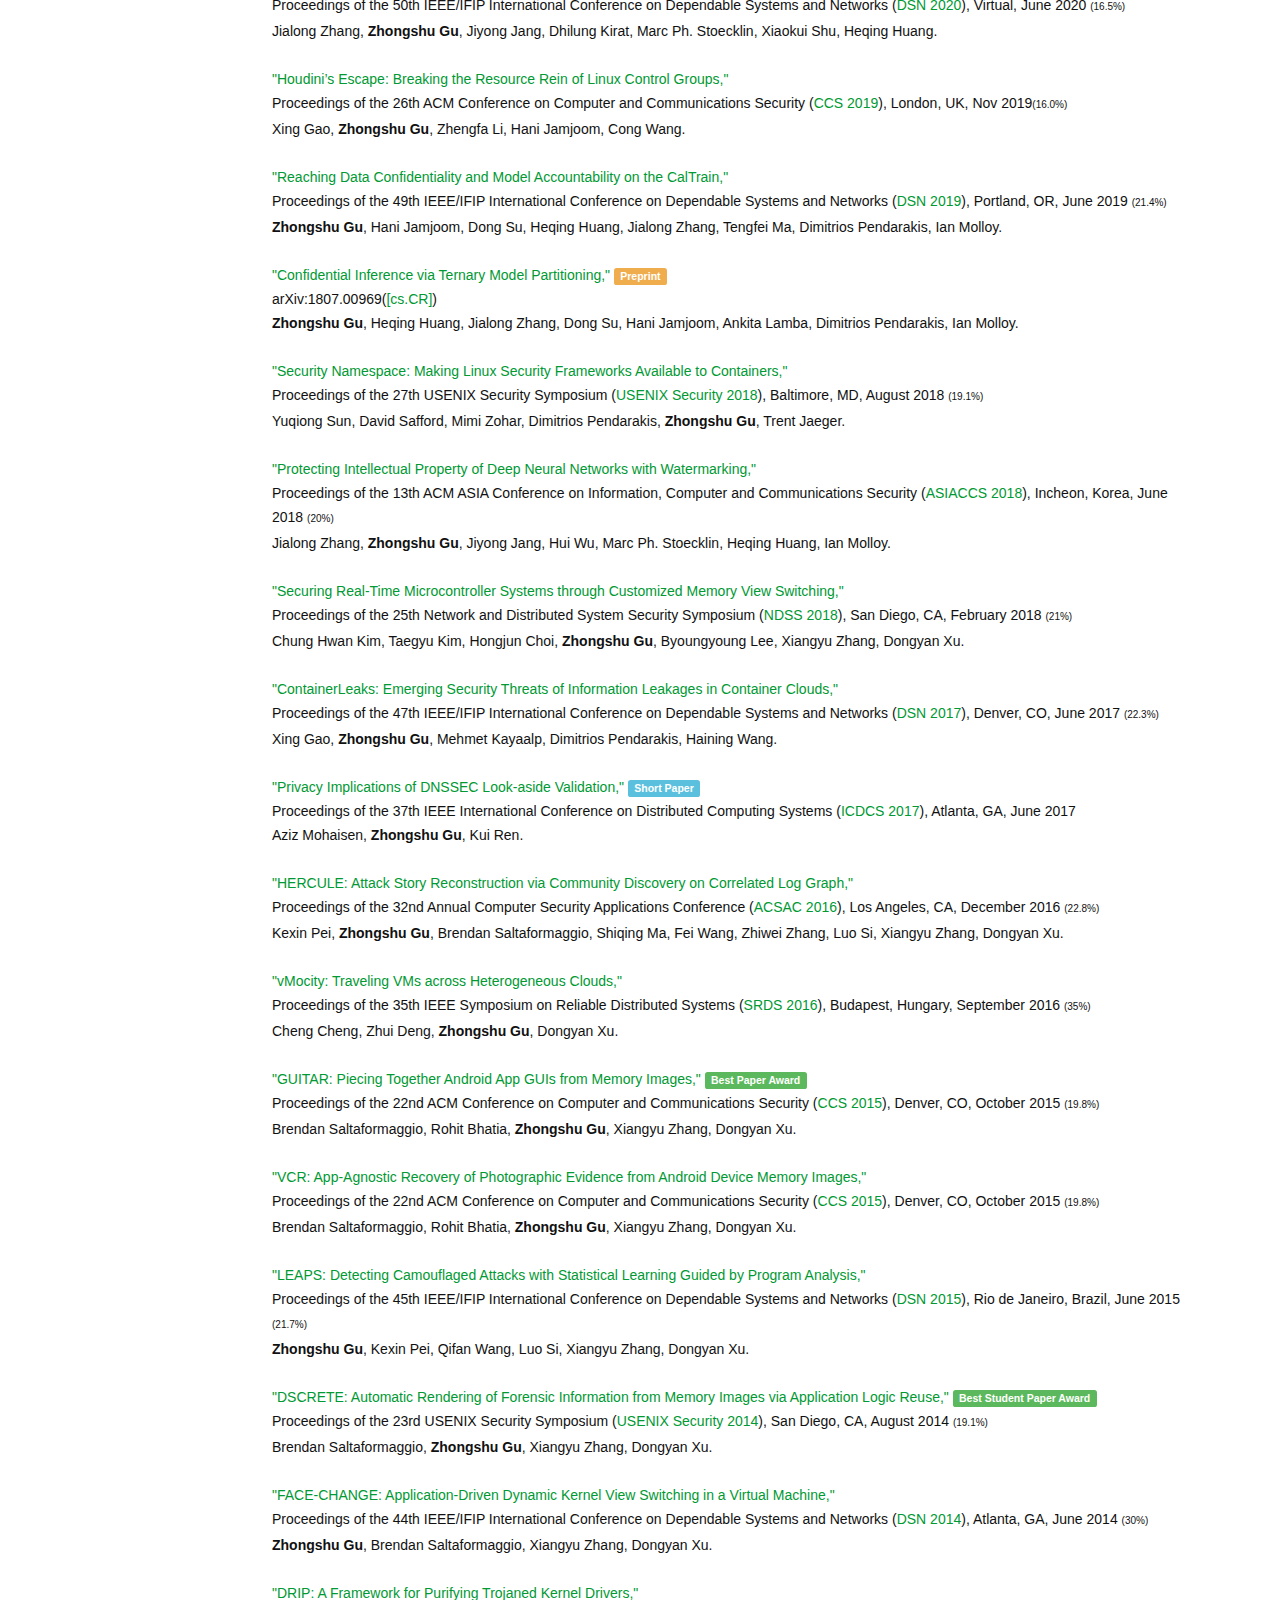
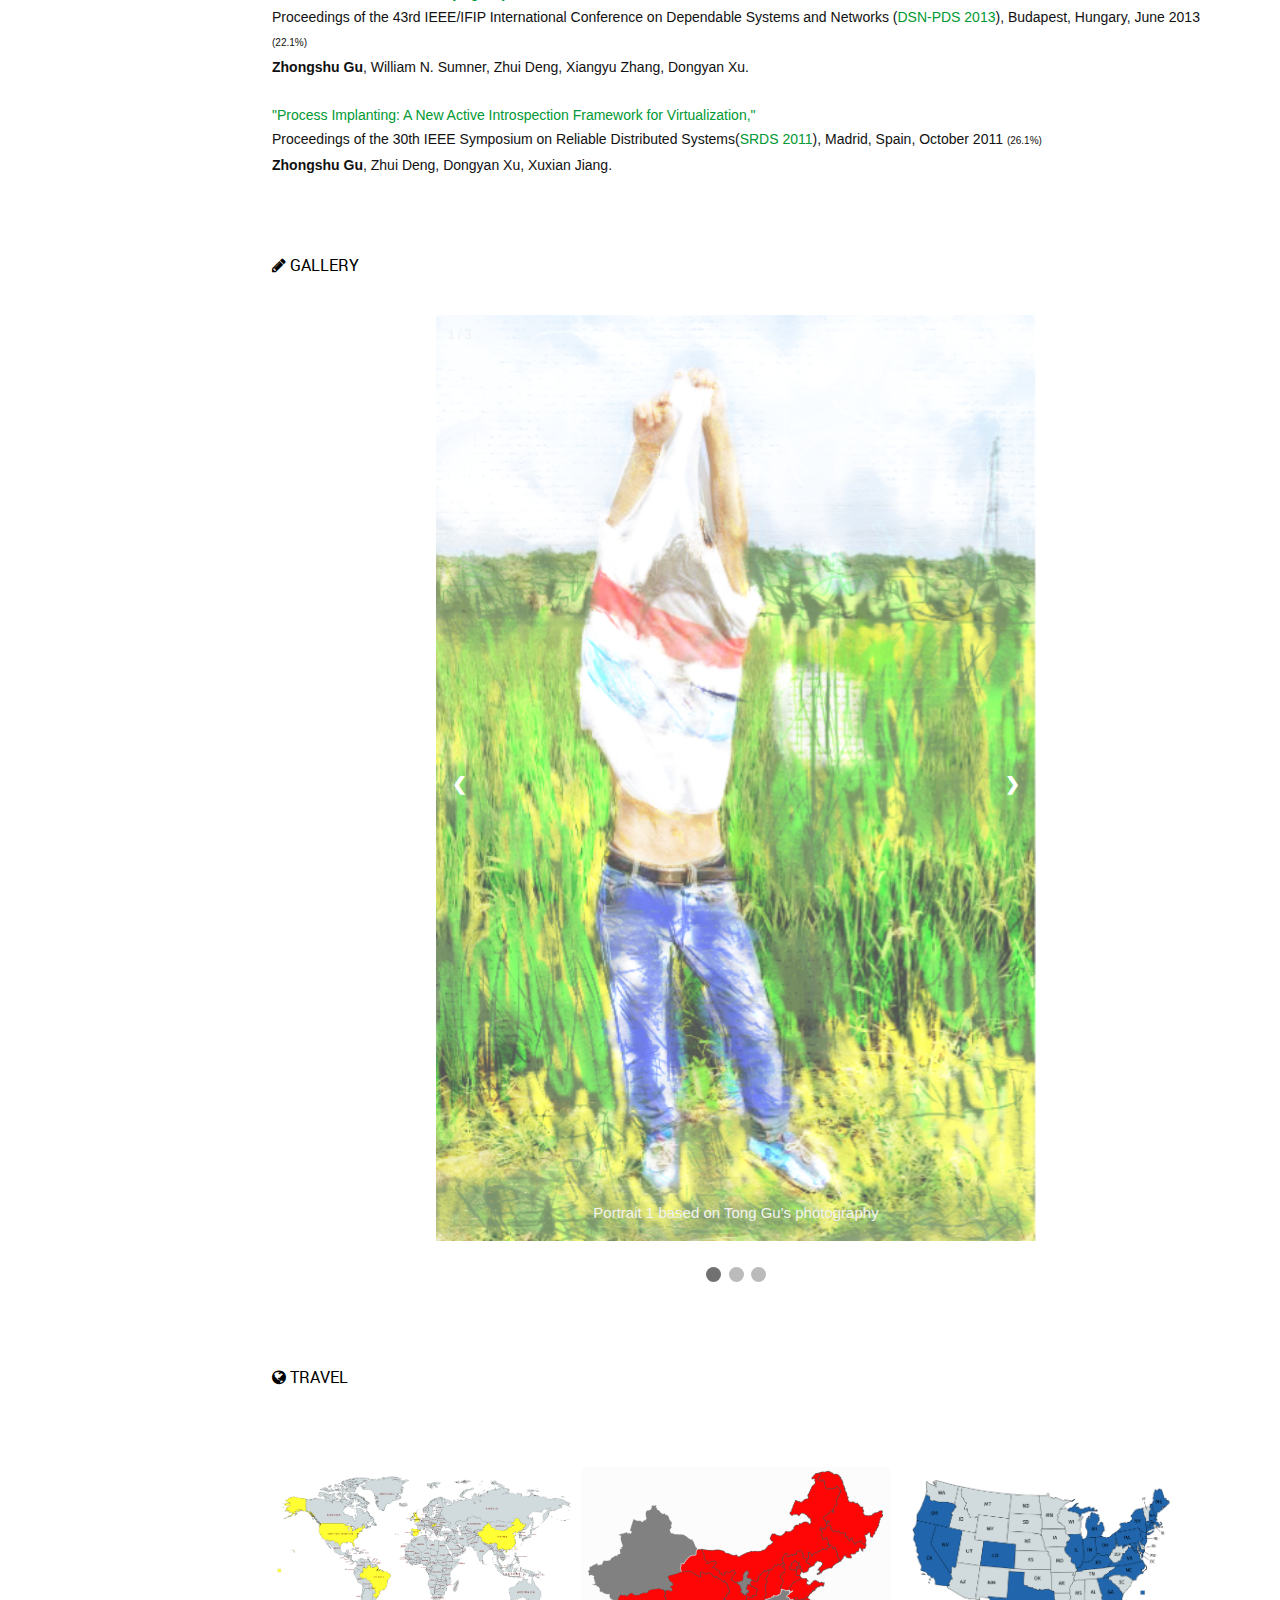
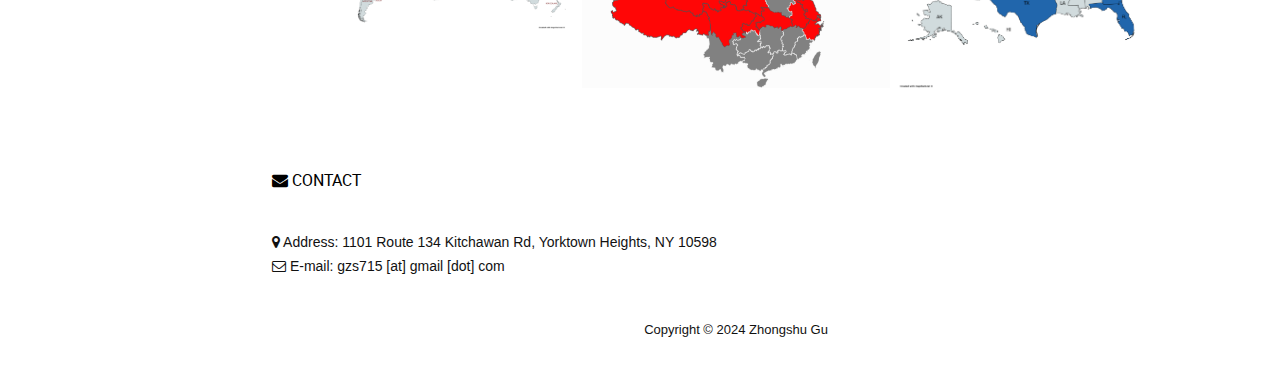
==== commit f07a9313: "change order" ====
--- a/index.html
+++ b/index.html
@@ -197,19 +197,18 @@
                     <div class="row">
                       <div class="col-md-12">
                         <h4 class="widget-title"><i class="fa fa-book"></i> Selected Publications (<a href="https://scholar.google.com/citations?hl=en&user=QCx7_H4AAAAJ">Full List</a>)</h4>
-                        <p><a href="https://dl.acm.org/doi/pdf/10.1145/3652597">"Intel TDX Demystified: A Top-Down Approach,"</a> <br/> 
-                          ACM Computing Surveys, March 2024 (<a href="https://dl.acm.org/doi/10.1145/3652597">doi</a>) <br/>
-                          Pau-Chen Cheng, Wojciech Ozga, Enriquillo Valdez, Salman Ahmed, <b>Zhongshu Gu</b>, Hani Jamjoom, Hubertus Franke, James Bottomley.<br/>
-                          <br/>
-                        </p>
-                        
                         <p><a href="">"SeaK: Rethinking the Design of a Secure Allocator for OS Kernel,"</a> <br/>Proceedings of the 33rd USENIX Security Symposium (<a href="https://www.usenix.org/conference/usenixsecurity24">USENIX Security 2024</a>), Philadelphia,
                           PA, August 2024<font size="1"></font> <br/>
                           Zicheng Wang, Yicheng Guang, Yueqi Chen, Zhenpeng Lin, Michael Le, Dang K Le, Dan Williams, Xinyu Xing, <b>Zhongshu Gu</b>, Hani Jamjoom.<br/>
                           <br/>
-                        </p>     
-
-                        <p><a href="">"DeTA: Minimizing Data Leaks in Federated Learning via Decentralized and Trustworthy Aggregation,"</a> <br/>Proceedings of the 19th European Conference on Computer Systems (<a href="https://2024.eurosys.org/">Eurosys 2024</a>), Athens,Greece, April 2024<font size="1"></font> <br/>
+                        </p>    
+
+                        <p><a href="https://dl.acm.org/doi/pdf/10.1145/3652597">"Intel TDX Demystified: A Top-Down Approach,"</a> <br/> 
+                          ACM Computing Surveys, April 2024 (<a href="https://dl.acm.org/doi/10.1145/3652597">doi</a>) <br/>
+                          Pau-Chen Cheng, Wojciech Ozga, Enriquillo Valdez, Salman Ahmed, <b>Zhongshu Gu</b>, Hani Jamjoom, Hubertus Franke, James Bottomley.<br/>
+                          <br/>
+                        </p>
+                        <p><a href="pubs/DETA_EUROSYS24.pdf">"DeTA: Minimizing Data Leaks in Federated Learning via Decentralized and Trustworthy Aggregation,"</a> <br/>Proceedings of the 19th European Conference on Computer Systems (<a href="https://2024.eurosys.org/">Eurosys 2024</a>), Athens,Greece, April 2024 <font size="1">(14.6%)</font> <br/>
                           Pau-Chen Cheng, Kevin Eykholt, <b>Zhongshu Gu</b>, Hani Jamjoom, K. R. Jayaram, Enriquillo Valdez, Ashish Verma.<br/>
                           <br/>
                         </p>
--- a/css/templatemo-style.css
+++ b/css/templatemo-style.css
@@ -445,13 +445,13 @@
 .welcome-text h2 {
   font-size: 38px;
   font-family: 'robotoregular',STKaiti, Kaiti, "Microsoft YaHei", "微软雅黑", STXihei, "华文细黑";
-  color: black;
+  color: white;
   margin-bottom: 30px;
 }
 
 .welcome-text h5 {
   font-size: 20px;
-  color: black;
+  color: white;
 }
 
 /*------ about us ------ */
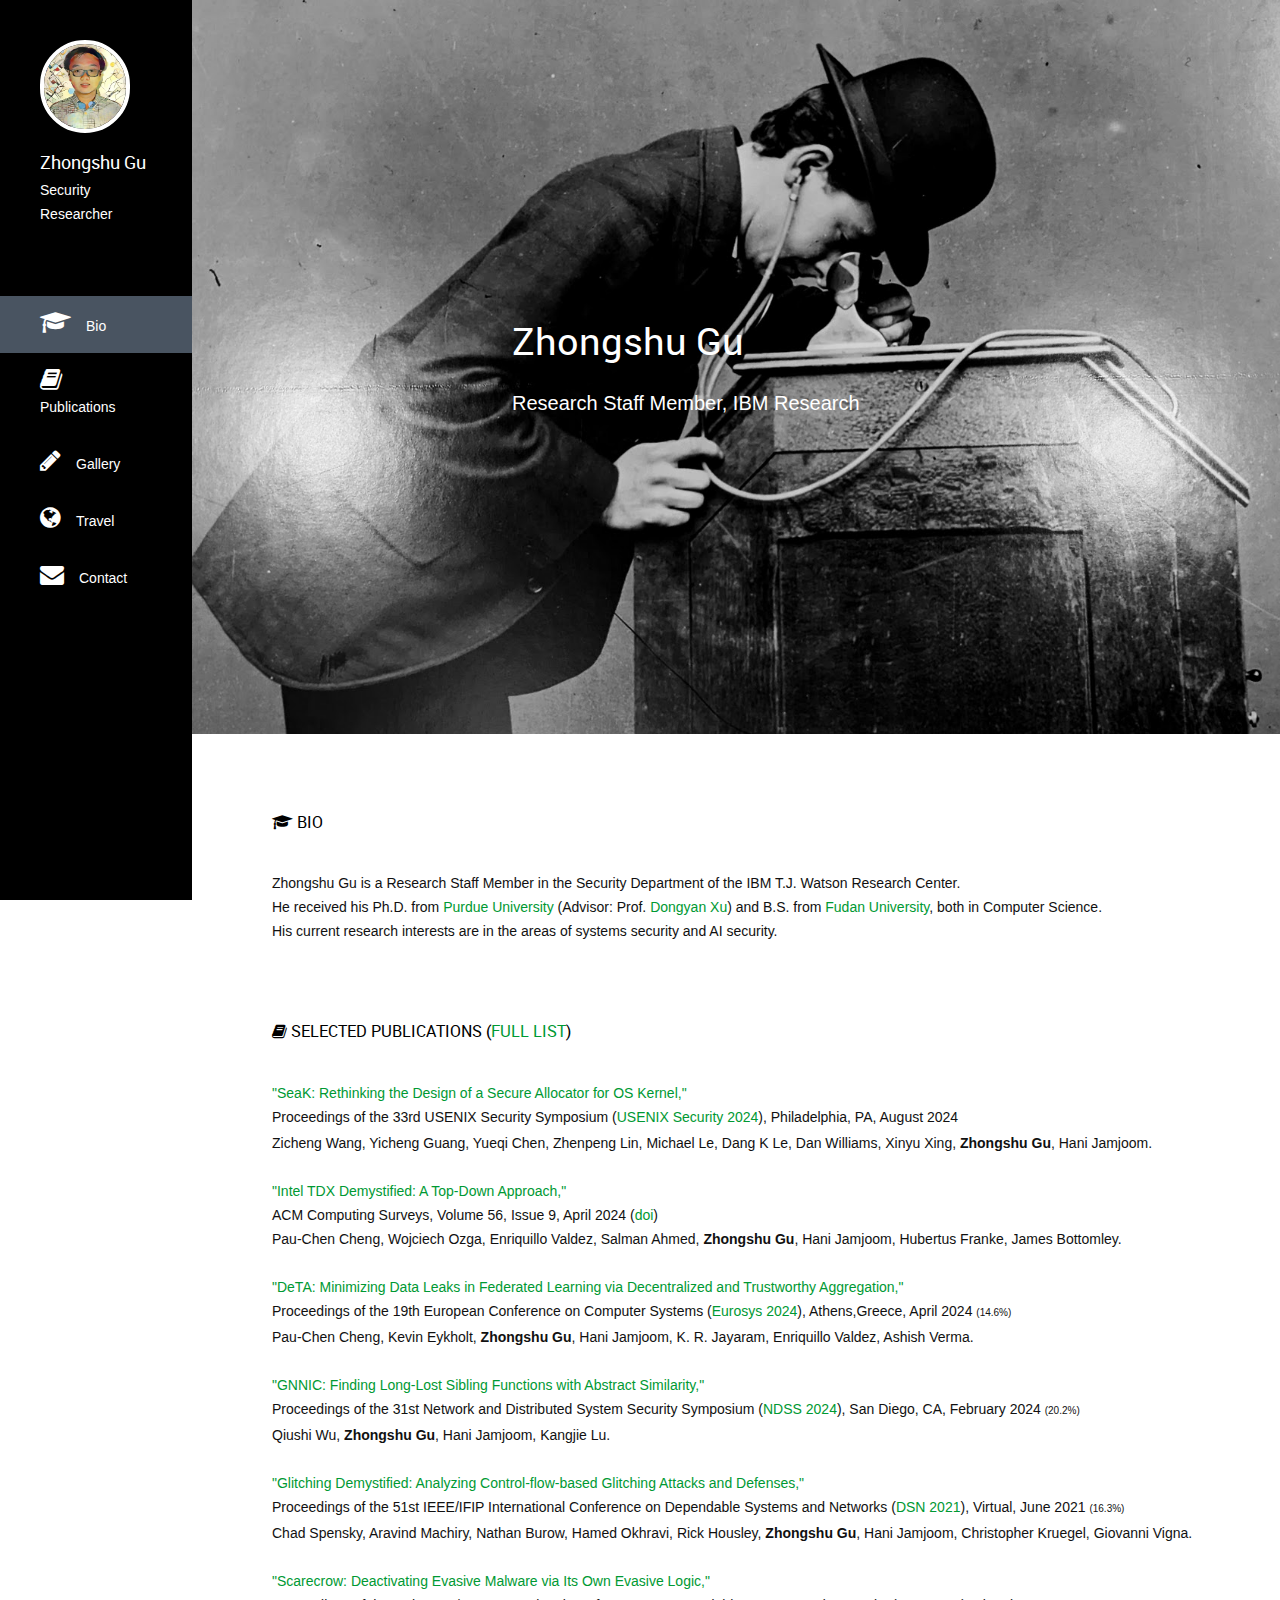
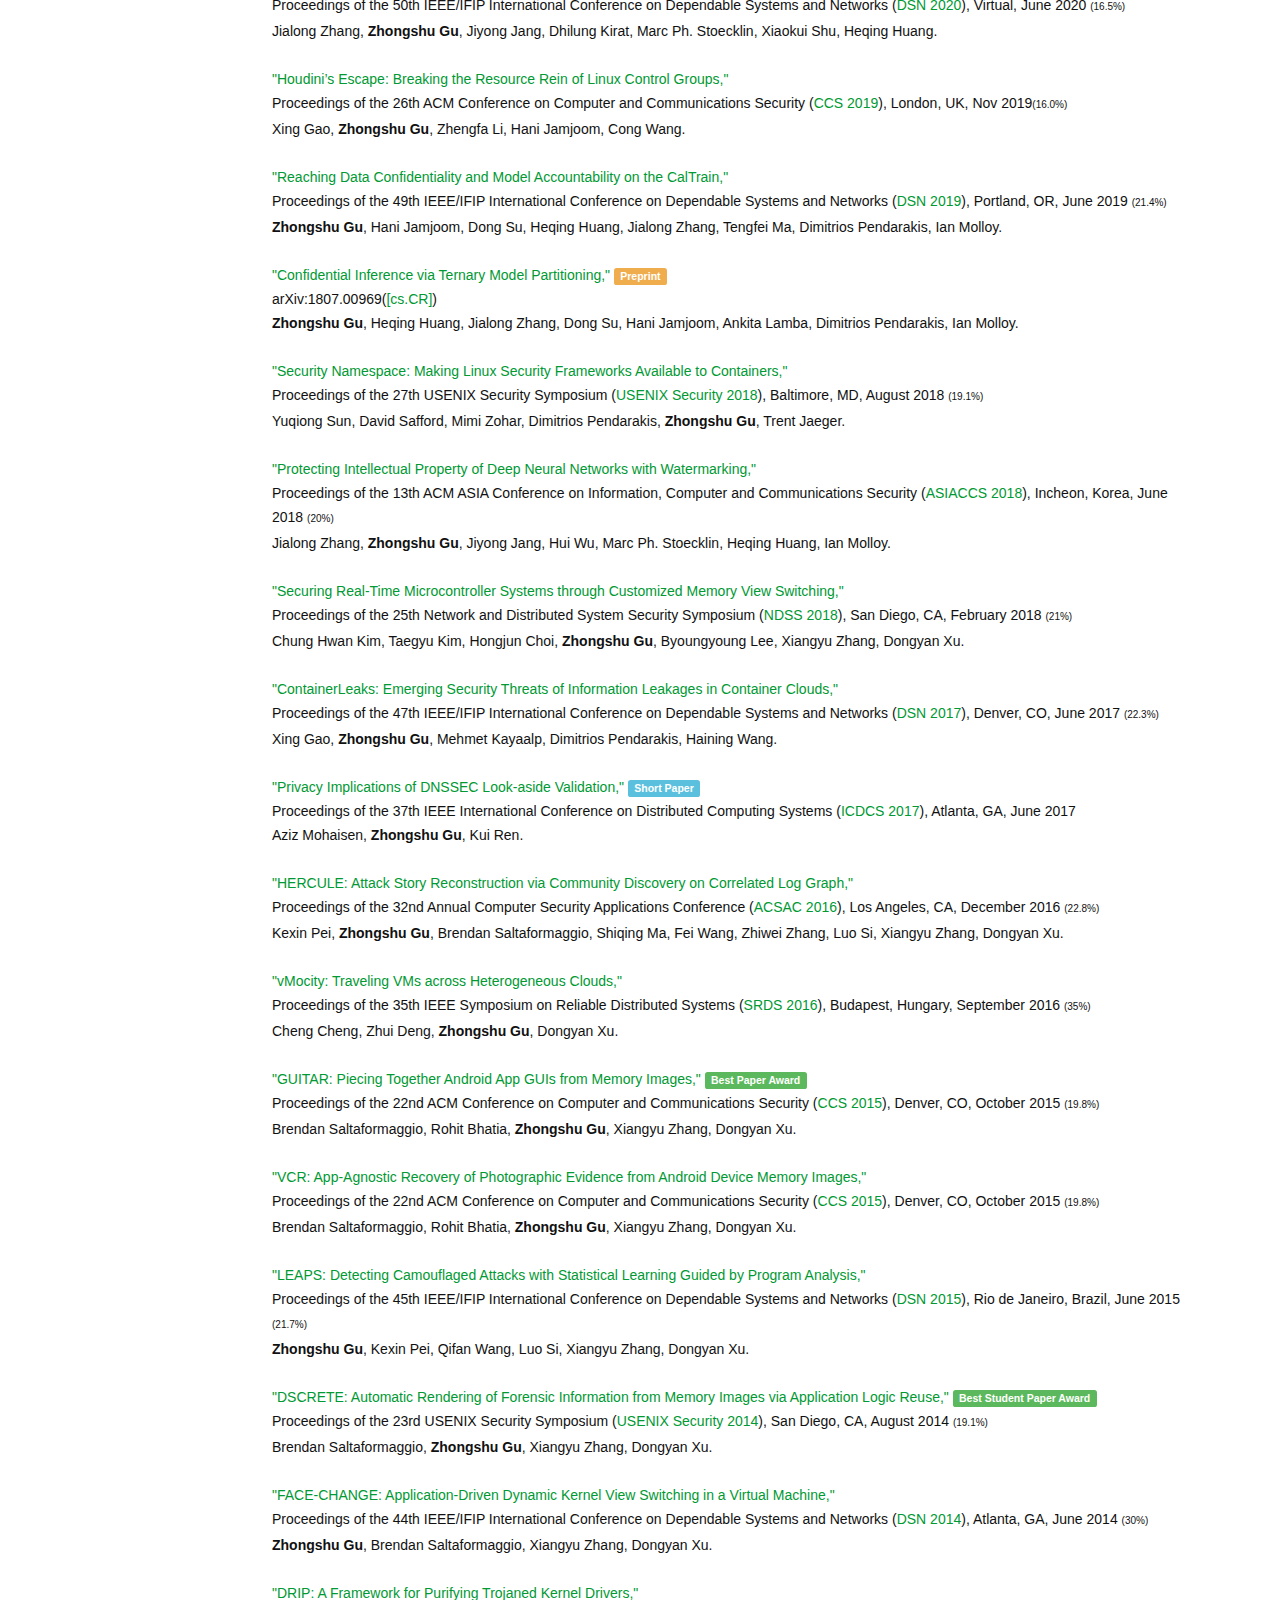
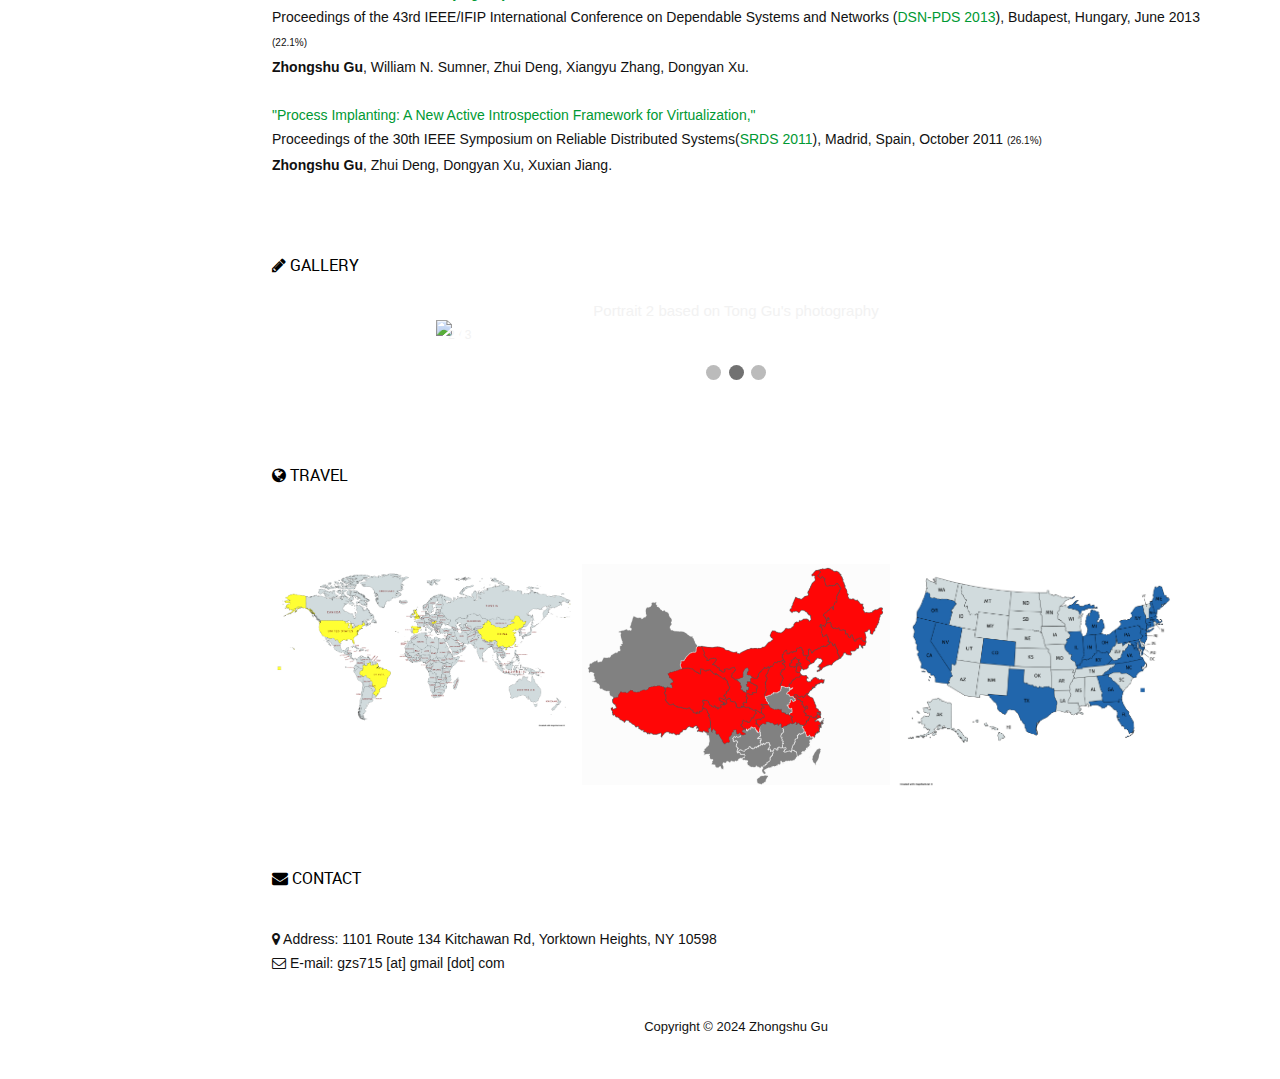
==== commit 10987492: "add seak paper" ====
--- a/index.html
+++ b/index.html
@@ -197,14 +197,14 @@
                     <div class="row">
                       <div class="col-md-12">
                         <h4 class="widget-title"><i class="fa fa-book"></i> Selected Publications (<a href="https://scholar.google.com/citations?hl=en&user=QCx7_H4AAAAJ">Full List</a>)</h4>
-                        <p><a href="">"SeaK: Rethinking the Design of a Secure Allocator for OS Kernel,"</a> <br/>Proceedings of the 33rd USENIX Security Symposium (<a href="https://www.usenix.org/conference/usenixsecurity24">USENIX Security 2024</a>), Philadelphia,
+                        <p><a href="pubs/SEAK_SEC24.pdf">"SeaK: Rethinking the Design of a Secure Allocator for OS Kernel,"</a> <br/>Proceedings of the 33rd USENIX Security Symposium (<a href="https://www.usenix.org/conference/usenixsecurity24">USENIX Security 2024</a>), Philadelphia,
                           PA, August 2024<font size="1"></font> <br/>
                           Zicheng Wang, Yicheng Guang, Yueqi Chen, Zhenpeng Lin, Michael Le, Dang K Le, Dan Williams, Xinyu Xing, <b>Zhongshu Gu</b>, Hani Jamjoom.<br/>
                           <br/>
                         </p>    
 
                         <p><a href="https://dl.acm.org/doi/pdf/10.1145/3652597">"Intel TDX Demystified: A Top-Down Approach,"</a> <br/> 
-                          ACM Computing Surveys, April 2024 (<a href="https://dl.acm.org/doi/10.1145/3652597">doi</a>) <br/>
+                          ACM Computing Surveys, Volume 56, Issue 9, April 2024 (<a href="https://dl.acm.org/doi/10.1145/3652597">doi</a>) <br/>
                           Pau-Chen Cheng, Wojciech Ozga, Enriquillo Valdez, Salman Ahmed, <b>Zhongshu Gu</b>, Hani Jamjoom, Hubertus Franke, James Bottomley.<br/>
                           <br/>
                         </p>
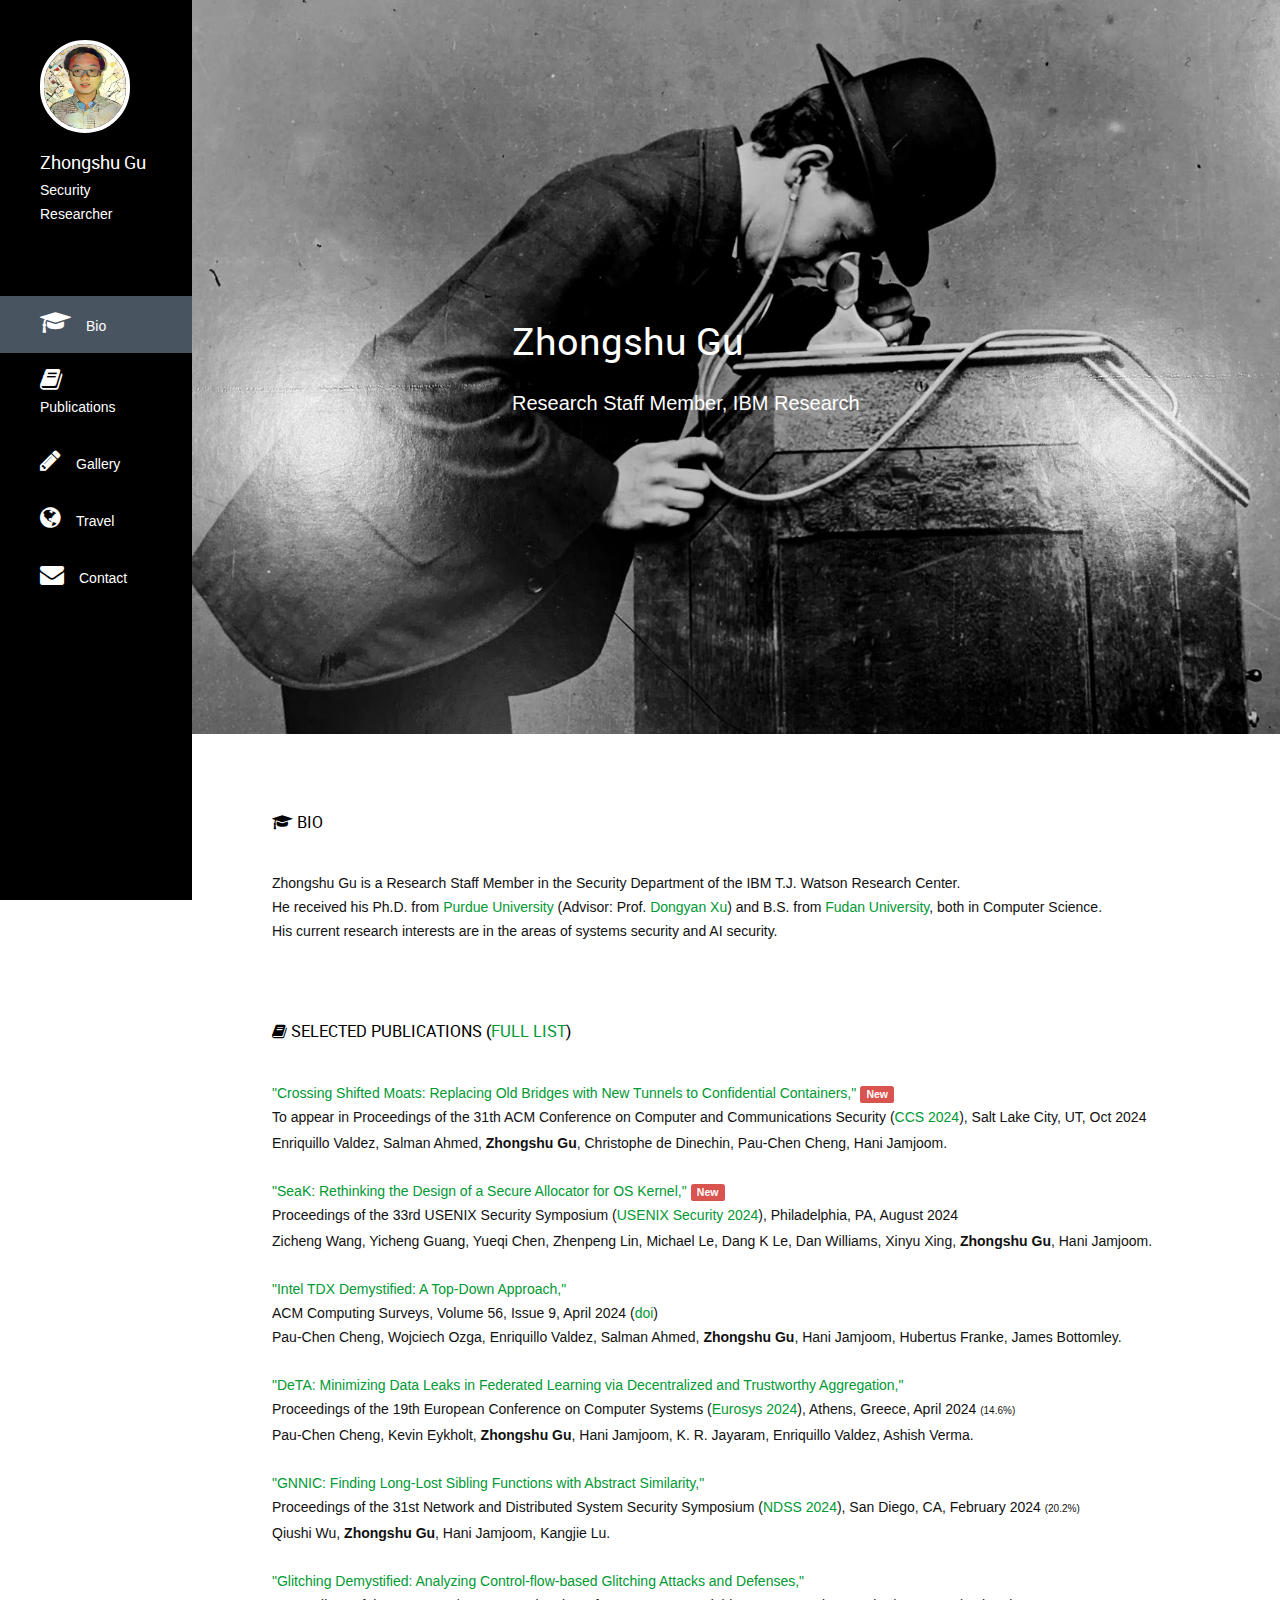
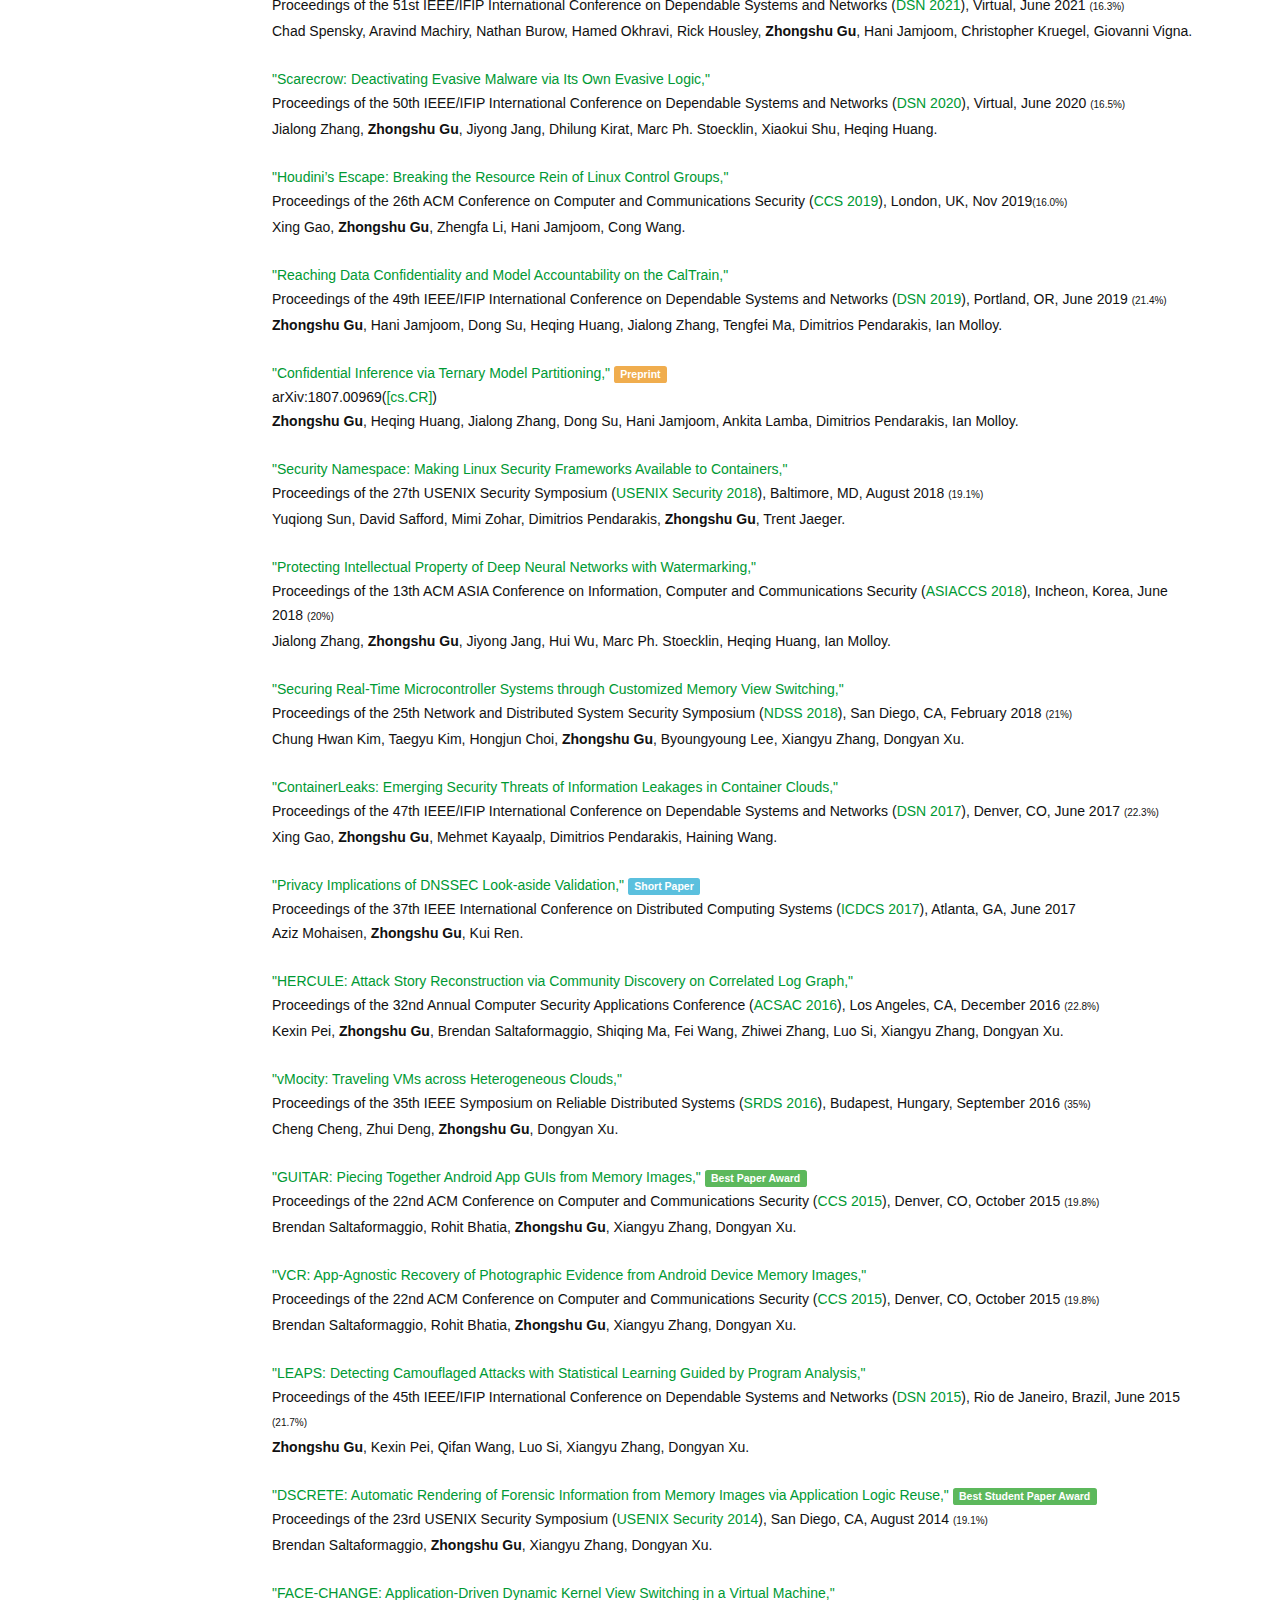
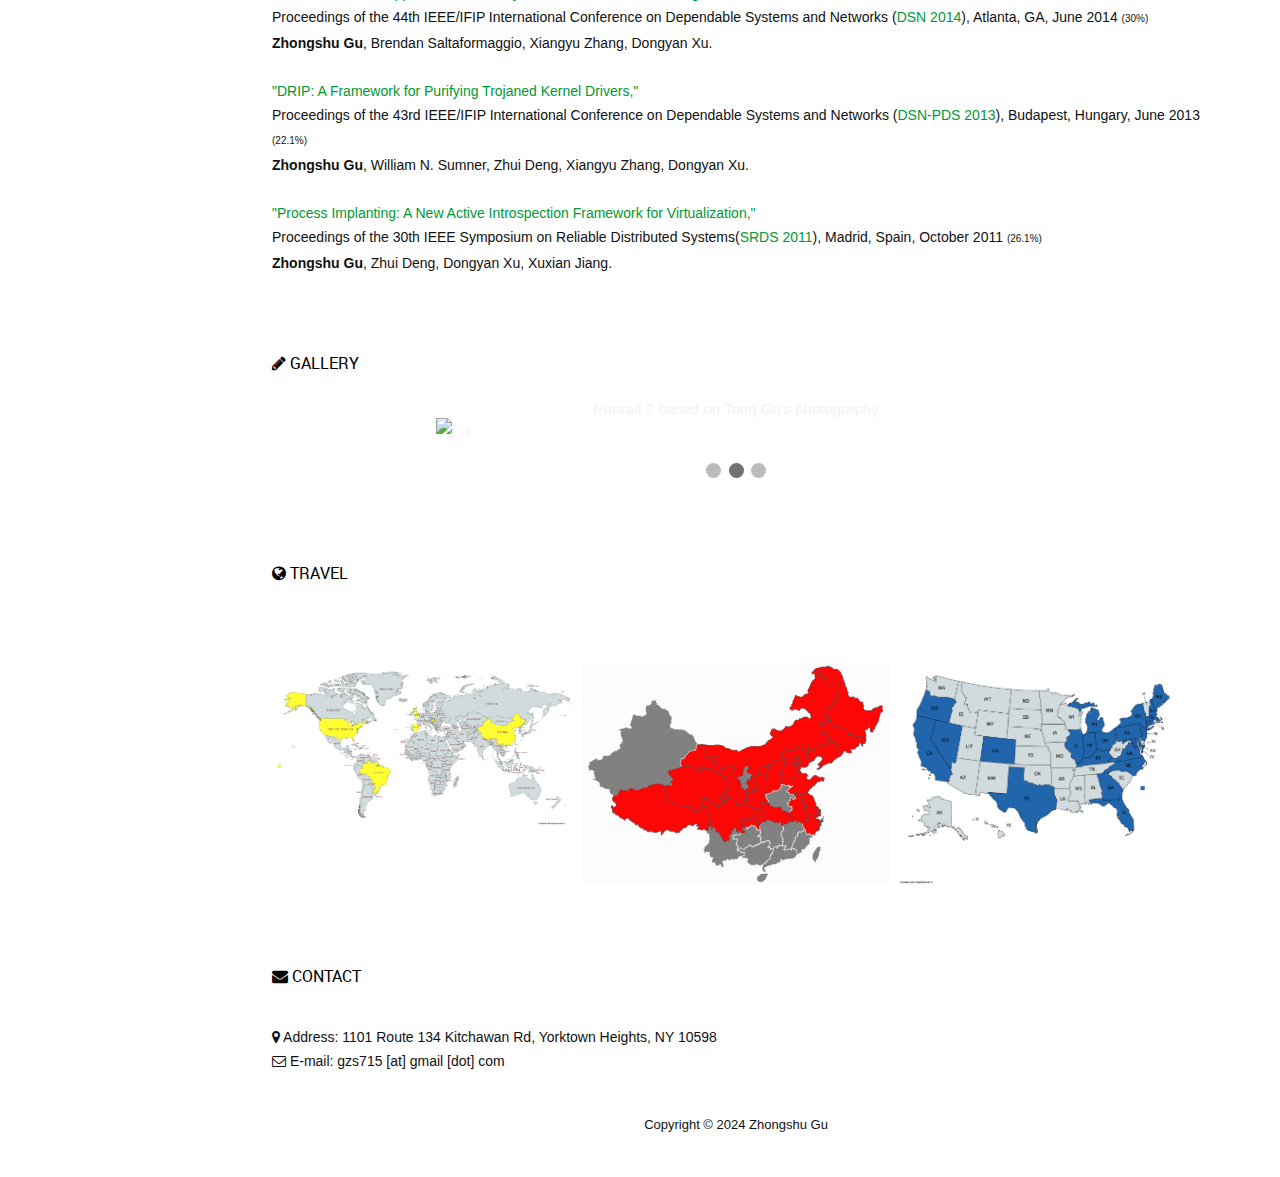
==== commit 8b432524: "add ccs paper" ====
--- a/index.html
+++ b/index.html
@@ -197,23 +197,34 @@
                     <div class="row">
                       <div class="col-md-12">
                         <h4 class="widget-title"><i class="fa fa-book"></i> Selected Publications (<a href="https://scholar.google.com/citations?hl=en&user=QCx7_H4AAAAJ">Full List</a>)</h4>
-                        <p><a href="pubs/SEAK_SEC24.pdf">"SeaK: Rethinking the Design of a Secure Allocator for OS Kernel,"</a> <br/>Proceedings of the 33rd USENIX Security Symposium (<a href="https://www.usenix.org/conference/usenixsecurity24">USENIX Security 2024</a>), Philadelphia,
+                        <p><a href="">"Crossing Shifted Moats: Replacing Old Bridges with New Tunnels to Confidential Containers,"</a>
+                          <span class="label label-danger">New</span><br/>
+                          To appear in Proceedings of the 31th ACM Conference on Computer and Communications Security (<a href="https://www.sigsac.org/ccs/CCS2024/">CCS 2024</a>), Salt Lake City, UT, Oct 2024<font size="1"></font> <br/>
+                          Enriquillo Valdez, Salman Ahmed, <b>Zhongshu Gu</b>, Christophe de Dinechin, Pau-Chen Cheng, Hani Jamjoom.<br/>
+                          <br/>
+                        </p> 
+
+                        <p><a href="pubs/SEAK_SEC24.pdf">"SeaK: Rethinking the Design of a Secure Allocator for OS Kernel,"</a> 
+                          <span class="label label-danger">New</span><br/>
+                          Proceedings of the 33rd USENIX Security Symposium (<a href="https://www.usenix.org/conference/usenixsecurity24">USENIX Security 2024</a>), Philadelphia,
                           PA, August 2024<font size="1"></font> <br/>
                           Zicheng Wang, Yicheng Guang, Yueqi Chen, Zhenpeng Lin, Michael Le, Dang K Le, Dan Williams, Xinyu Xing, <b>Zhongshu Gu</b>, Hani Jamjoom.<br/>
                           <br/>
                         </p>    
 
-                        <p><a href="https://dl.acm.org/doi/pdf/10.1145/3652597">"Intel TDX Demystified: A Top-Down Approach,"</a> <br/> 
+                        <p><a href="https://dl.acm.org/doi/pdf/10.1145/3652597">"Intel TDX Demystified: A Top-Down Approach,"</a><br/> 
                           ACM Computing Surveys, Volume 56, Issue 9, April 2024 (<a href="https://dl.acm.org/doi/10.1145/3652597">doi</a>) <br/>
                           Pau-Chen Cheng, Wojciech Ozga, Enriquillo Valdez, Salman Ahmed, <b>Zhongshu Gu</b>, Hani Jamjoom, Hubertus Franke, James Bottomley.<br/>
                           <br/>
                         </p>
-                        <p><a href="pubs/DETA_EUROSYS24.pdf">"DeTA: Minimizing Data Leaks in Federated Learning via Decentralized and Trustworthy Aggregation,"</a> <br/>Proceedings of the 19th European Conference on Computer Systems (<a href="https://2024.eurosys.org/">Eurosys 2024</a>), Athens,Greece, April 2024 <font size="1">(14.6%)</font> <br/>
+                        <p><a href="pubs/DETA_EUROSYS24.pdf">"DeTA: Minimizing Data Leaks in Federated Learning via Decentralized and Trustworthy Aggregation,"</a><br/>
+                          Proceedings of the 19th European Conference on Computer Systems (<a href="https://2024.eurosys.org/">Eurosys 2024</a>), Athens, Greece, April 2024 <font size="1">(14.6%)</font> <br/>
                           Pau-Chen Cheng, Kevin Eykholt, <b>Zhongshu Gu</b>, Hani Jamjoom, K. R. Jayaram, Enriquillo Valdez, Ashish Verma.<br/>
                           <br/>
                         </p>
 
-                        <p><a href="pubs/GNNIC_NDSS24.pdf">"GNNIC: Finding Long-Lost Sibling Functions with Abstract Similarity,"</a> <br/>Proceedings of the 31st Network and Distributed System Security Symposium (<a href="https://www.ndss-symposium.org/ndss2024/">NDSS 2024</a>), San Diego, CA, February 2024 <font size="1">(20.2%)</font> <br/>
+                        <p><a href="pubs/GNNIC_NDSS24.pdf">"GNNIC: Finding Long-Lost Sibling Functions with Abstract Similarity,"</a> <br/>
+                          Proceedings of the 31st Network and Distributed System Security Symposium (<a href="https://www.ndss-symposium.org/ndss2024/">NDSS 2024</a>), San Diego, CA, February 2024 <font size="1">(20.2%)</font> <br/>
                           Qiushi Wu, <b>Zhongshu Gu</b>, Hani Jamjoom, Kangjie Lu.<br/>
                           <br/>
                         </p>
@@ -407,7 +418,7 @@
                                                 <img src="img/world.png" alt="world">
                                                 <div class="project-hover">
                                                   <div class="inside">
-                                                    <h5><a href="#">China, USA, Spain, Hungary, Brazil, UK, Canada</a></h5>
+                                                    <h5><a href="#">China, USA, Spain, Hungary, Brazil, UK, Canada, Greece</a></h5>
                                                     <p></p>
                                                   </div>
                                                 </div>
@@ -418,7 +429,7 @@
                                                 <img src="img/china.png" alt="china">
                                                 <div class="project-hover">
                                                   <div class="inside">
-                                                    <h5><a href="#">上海，江苏，浙江，北京，江西，安徽，青海，甘肃，四川，陕西，内蒙古，天津，河北，山西，西藏，湖北，重庆，黑龙江，吉林，辽宁</a></h5>
+                                                    <h5><a href="#">上海，江苏，浙江，北京，江西，安徽，青海，甘肃，四川，陕西，内蒙古，天津，河北，山西，西藏，山东，湖北，重庆，黑龙江，吉林，辽宁</a></h5>
                                                     <p></p>
                                                   </div>
                                                 </div>
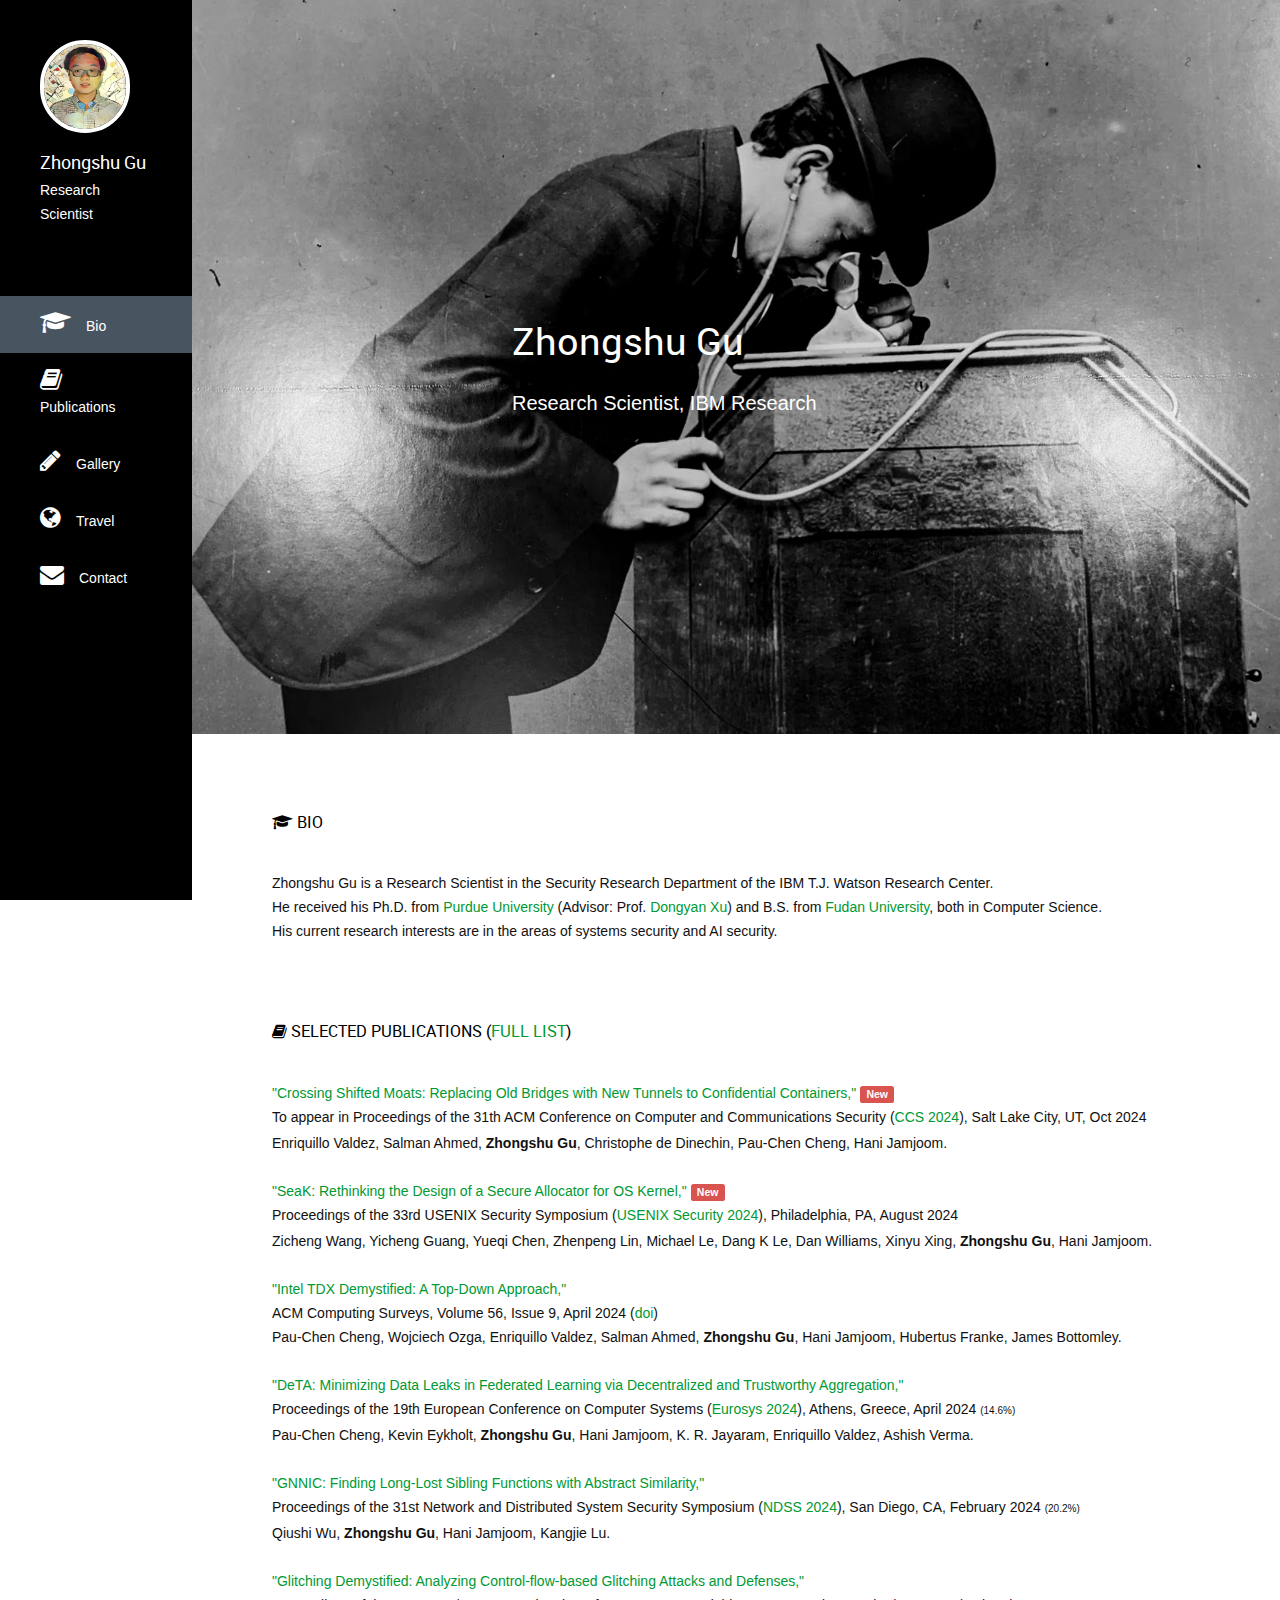
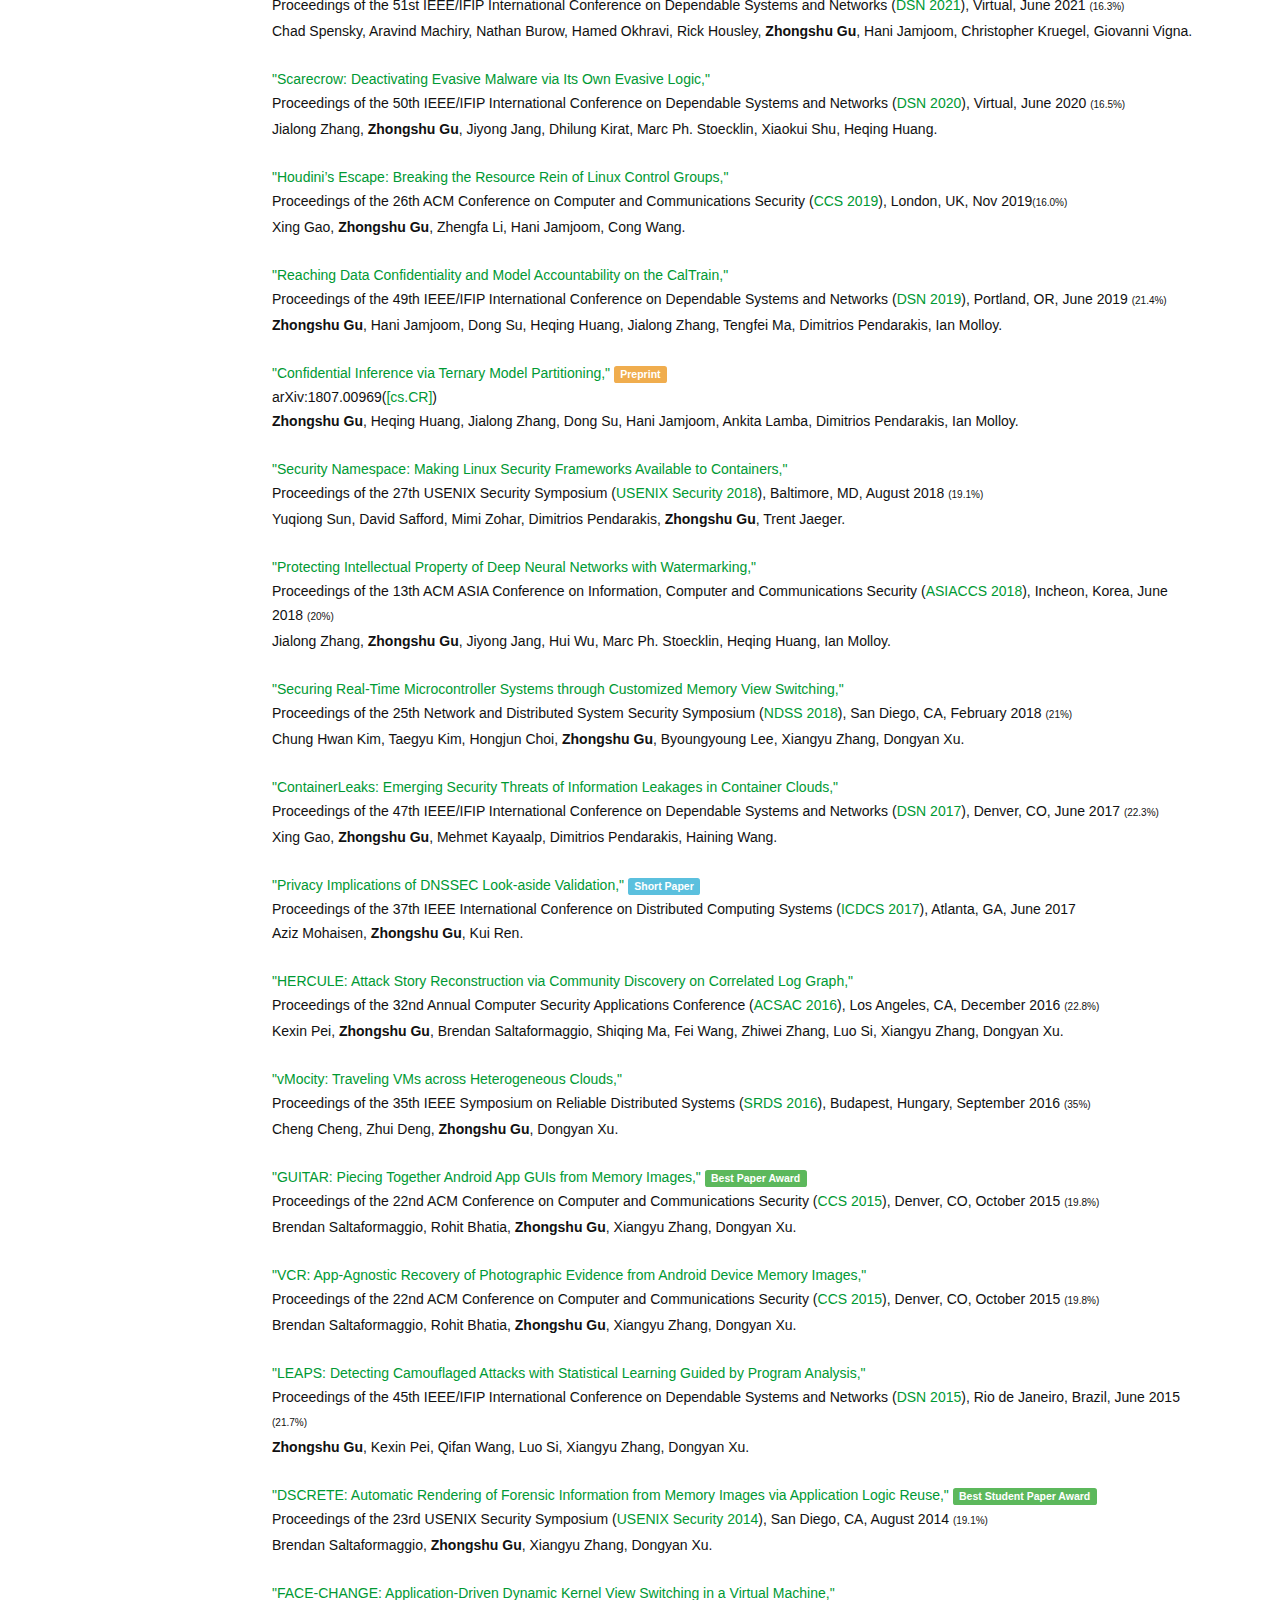
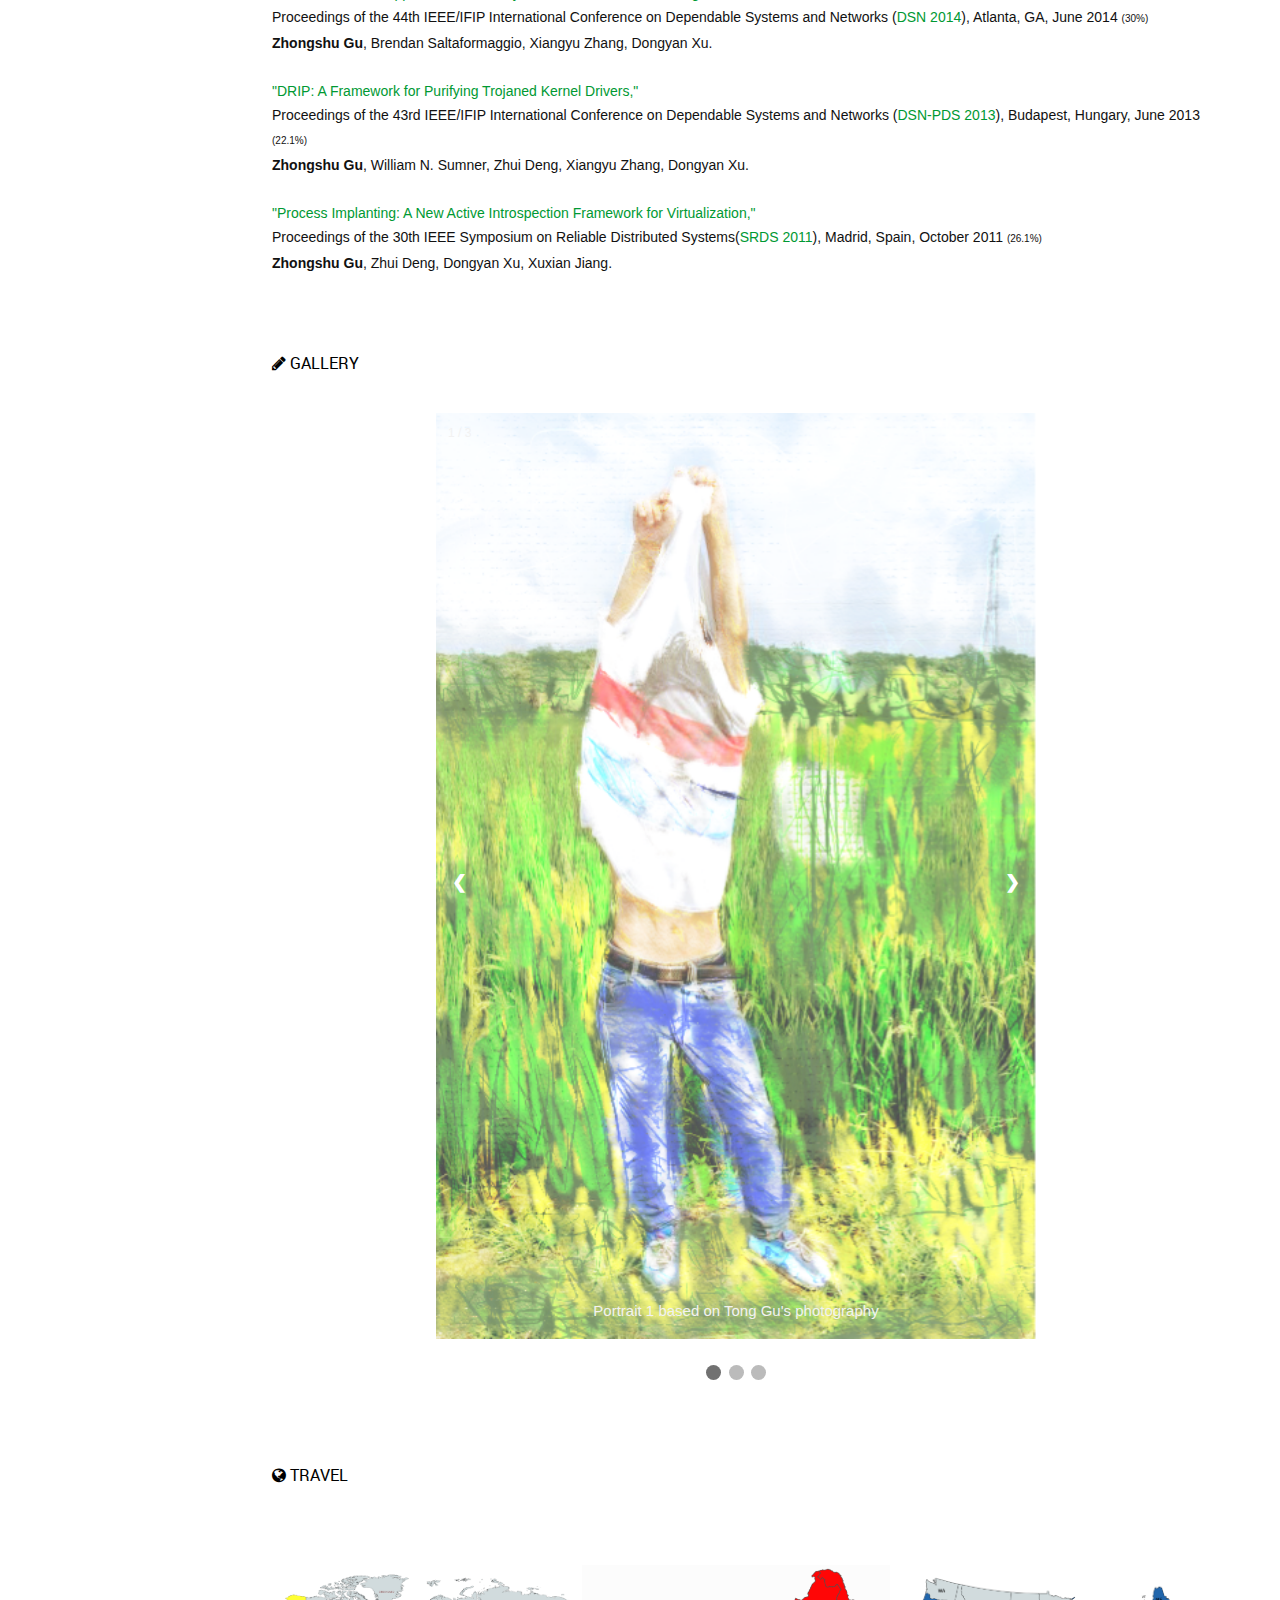
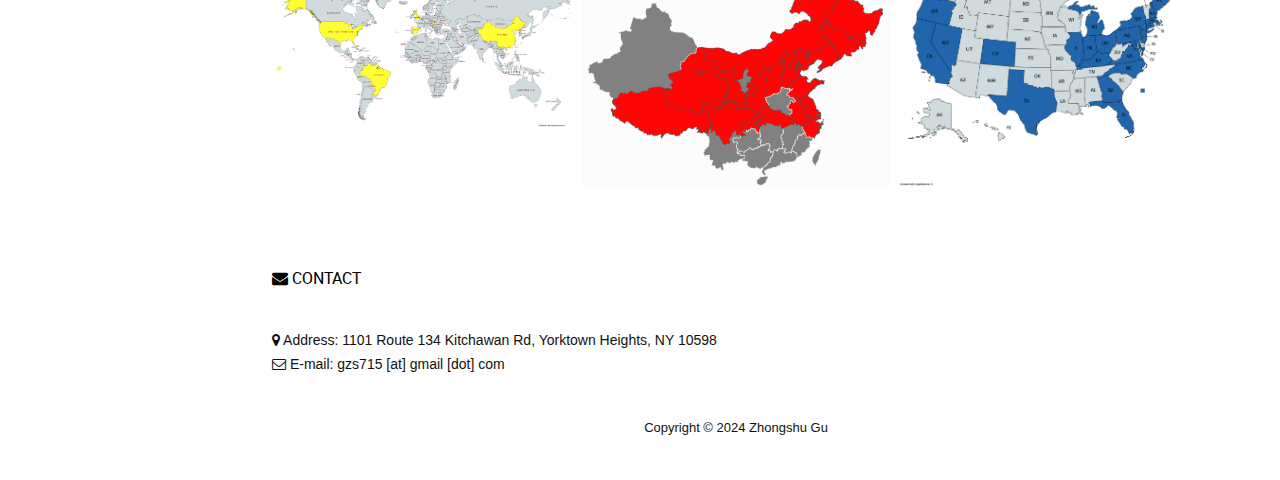
==== commit d7397a9d: "change title" ====
--- a/index.html
+++ b/index.html
@@ -129,7 +129,7 @@
                 </div>
                 <div class="profile-content">
                   <h3 class="profile-title">Zhongshu Gu</h3>
-                  <p class="profile-description">Security Researcher</p>
+                  <p class="profile-description">Research Scientist</p>
                 </div>
               </div>
             </div>
@@ -154,7 +154,7 @@
             <img src="img/photo.jpg" alt="Zhongshu Gu">
           </div>
           <h3 class="profile-title">Zhongshu Gu</h3>
-          <p class="profile-description">Security Researcher</p>
+          <p class="profile-description">Research Scientist</p>
         </div> <!-- top-section -->
         <div class="main-navigation">
           <ul class="navigation">
@@ -172,7 +172,7 @@
         <div class="banner-overlay"></div>
         <div class="welcome-text">
           <h2>Zhongshu Gu</h2>
-          <h5>Research Staff Member, IBM Research</h5>
+          <h5>Research Scientist, IBM Research</h5>
         </div>
       </div>
 
@@ -186,7 +186,7 @@
               <div class="row">
                 <div class="col-md-12">
                   <h4 class="widget-title"><i class="fa fa-graduation-cap"></i> Bio </h4>
-                  Zhongshu Gu is a Research Staff Member in the Security Department of the IBM T.J. Watson Research Center. <br/>
+                  Zhongshu Gu is a Research Scientist in the Security Research Department of the IBM T.J. Watson Research Center. <br/>
                   He received his Ph.D. from <a href="http://www.purdue.edu/">Purdue University</a> (Advisor: Prof.<a href="http://www.cs.purdue.edu/homes/dxu/"> Dongyan Xu</a>) and B.S. from <a href="http://www.fudan.edu.cn">Fudan University</a>, both in Computer Science. <br/>
                   His current research interests are in the areas of systems security and AI security. <br/>
                       </div>
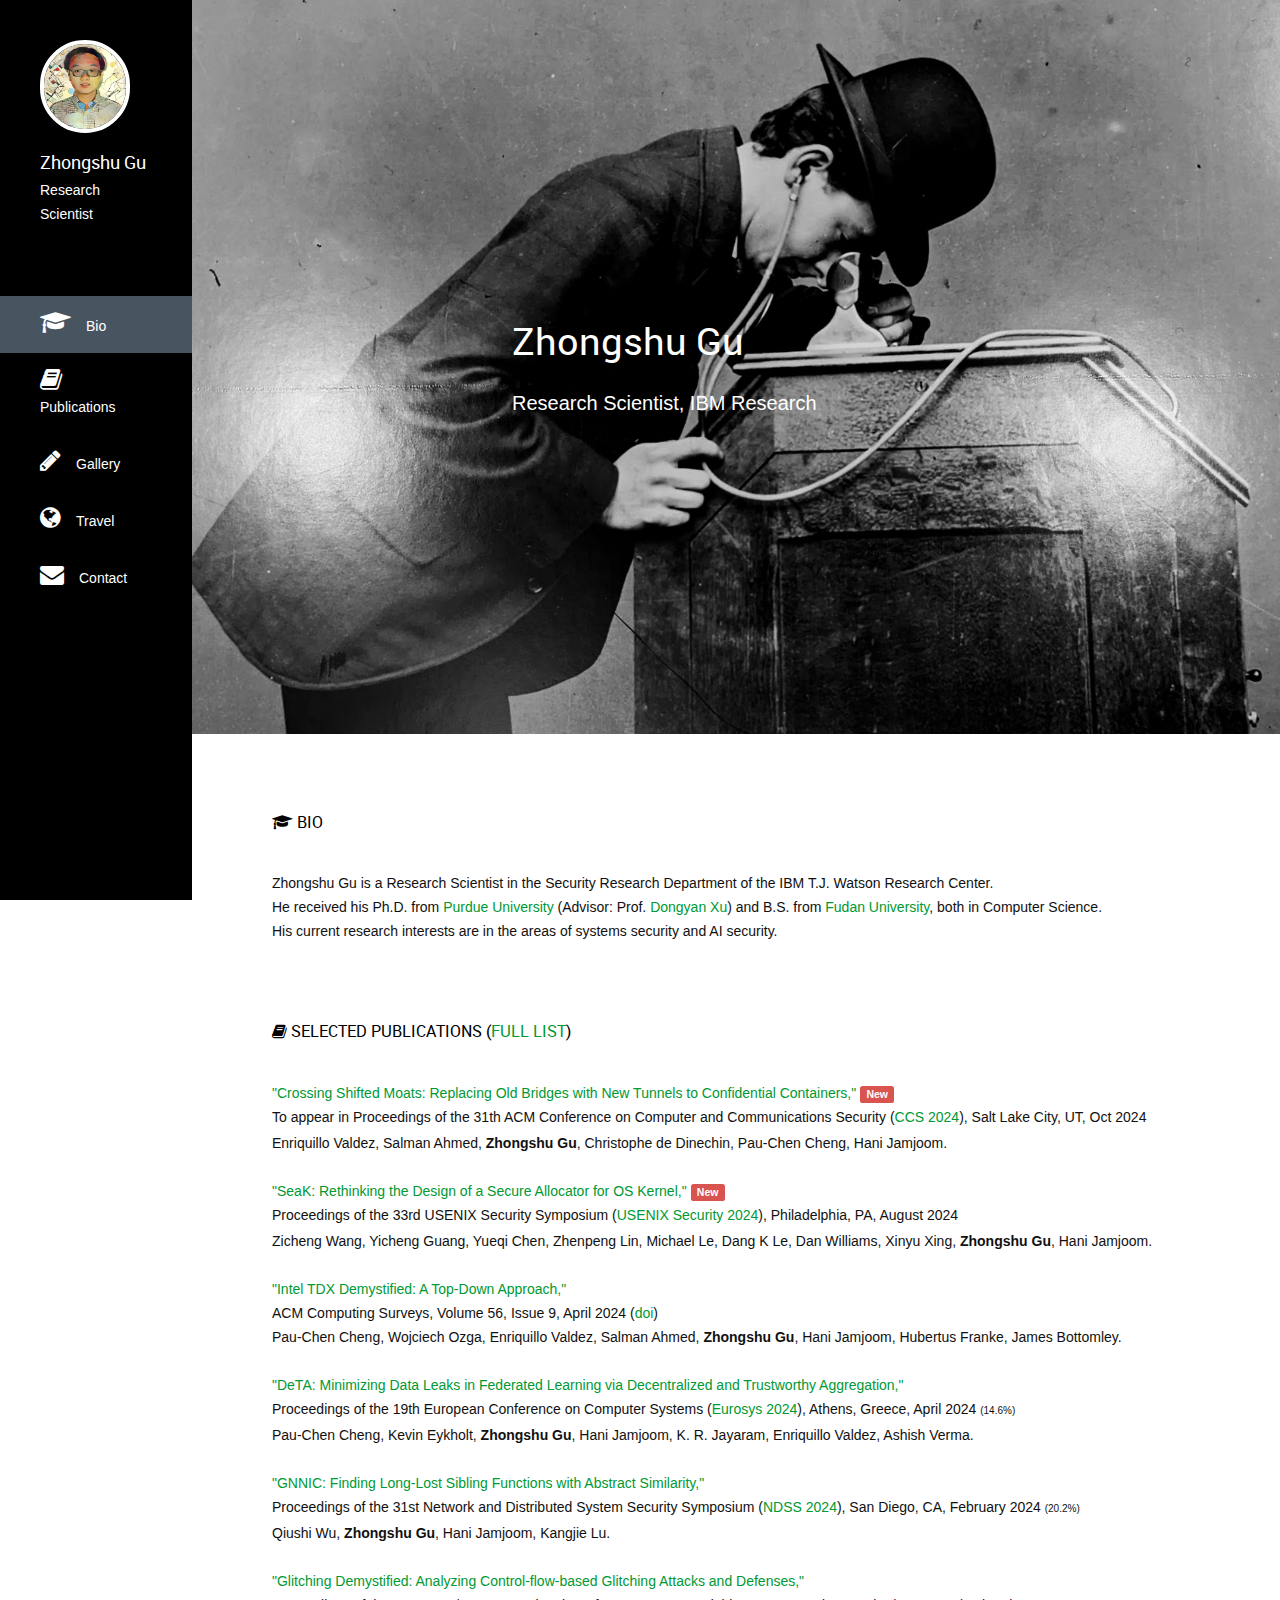
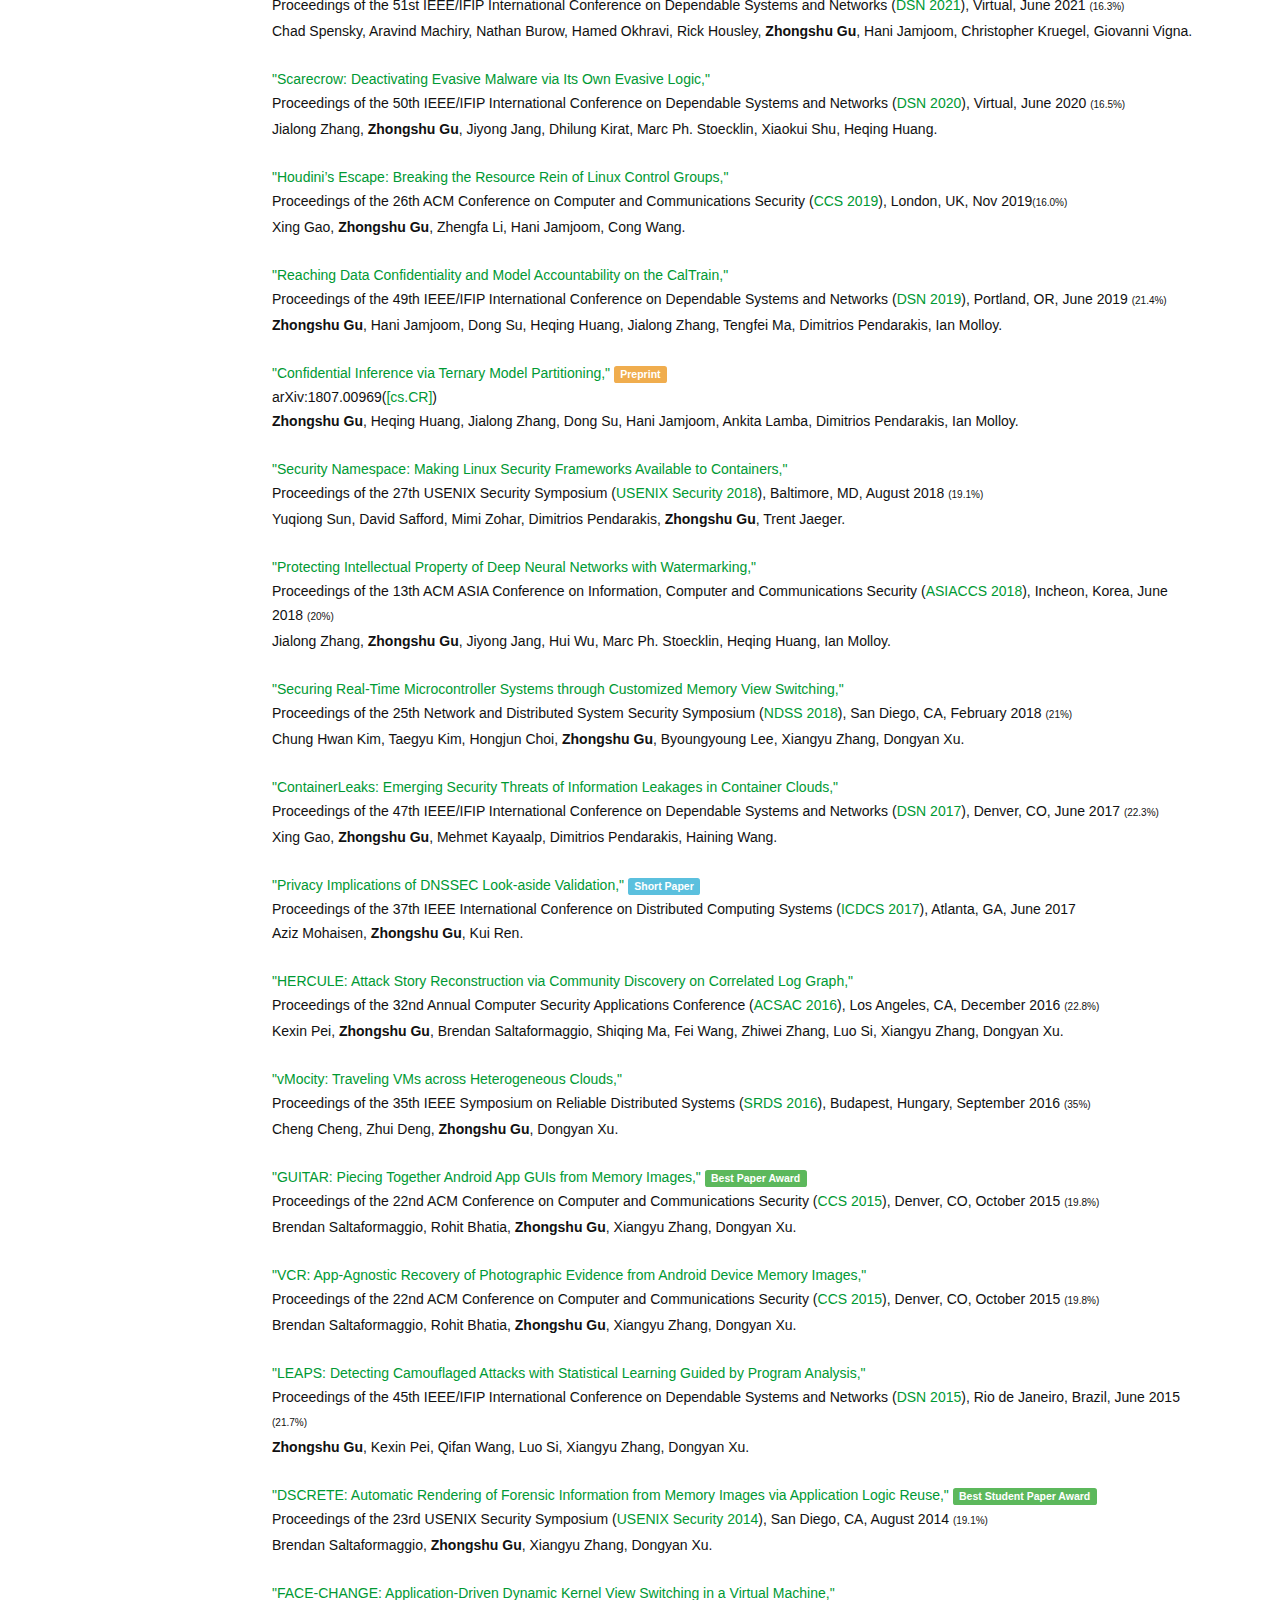
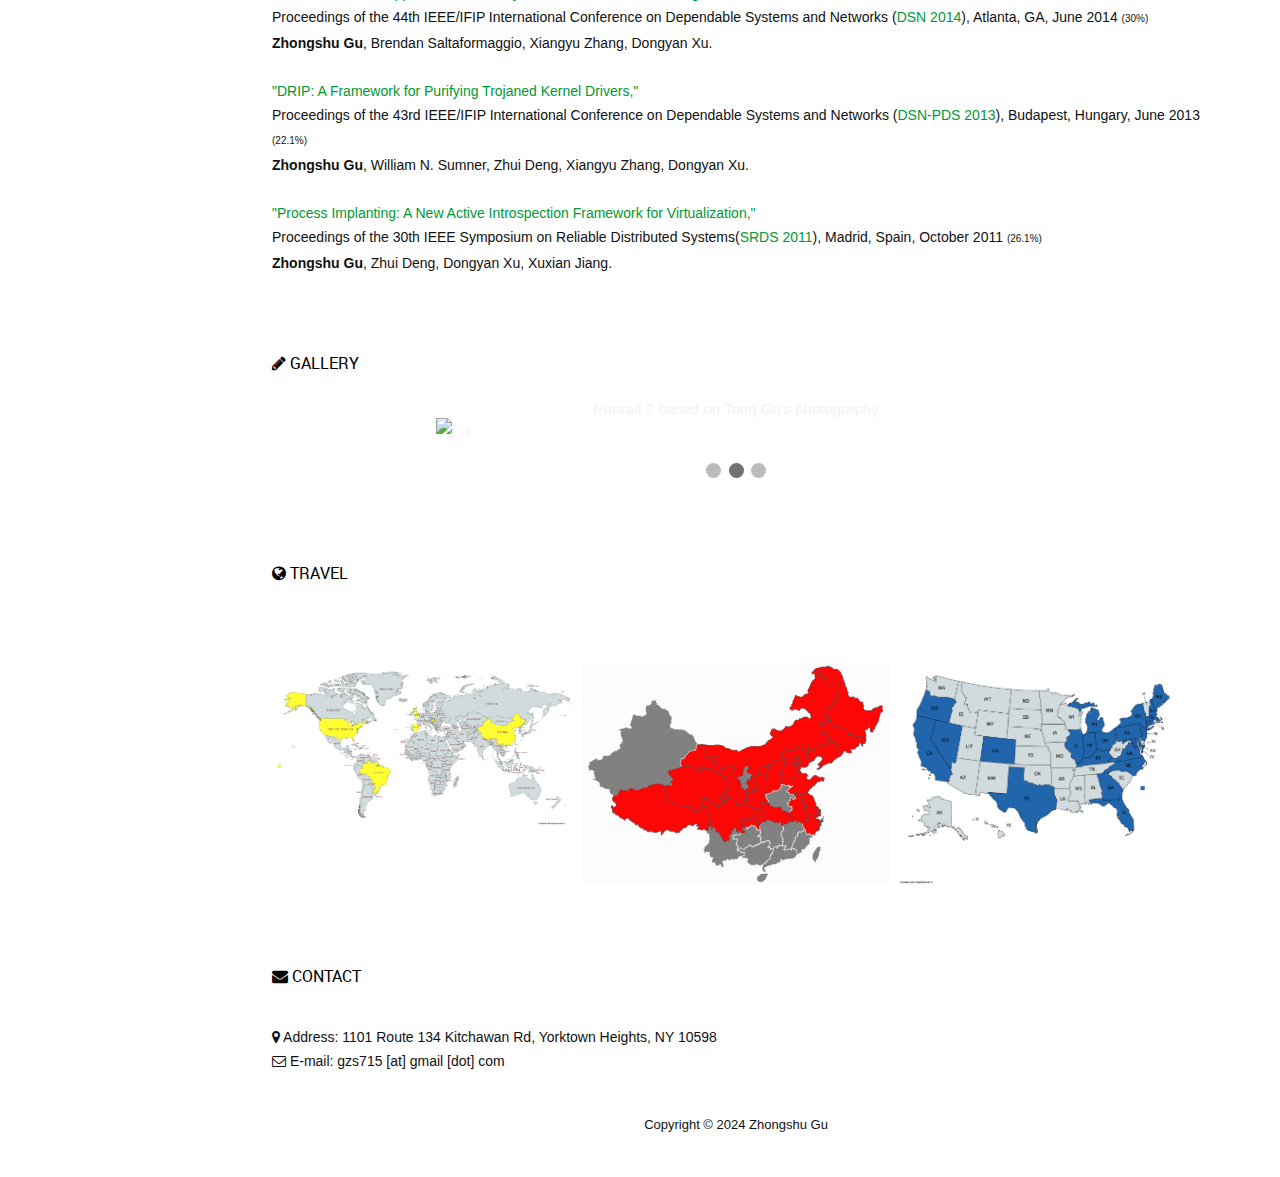
==== commit e146b911: "add the usenix paper" ====
--- a/index.html
+++ b/index.html
@@ -406,6 +406,7 @@
                                           }
                                         </script>
 
+
                                         <div class="page-section" id="travel">
                                           <div class="row">
                                             <div class="col-md-12">
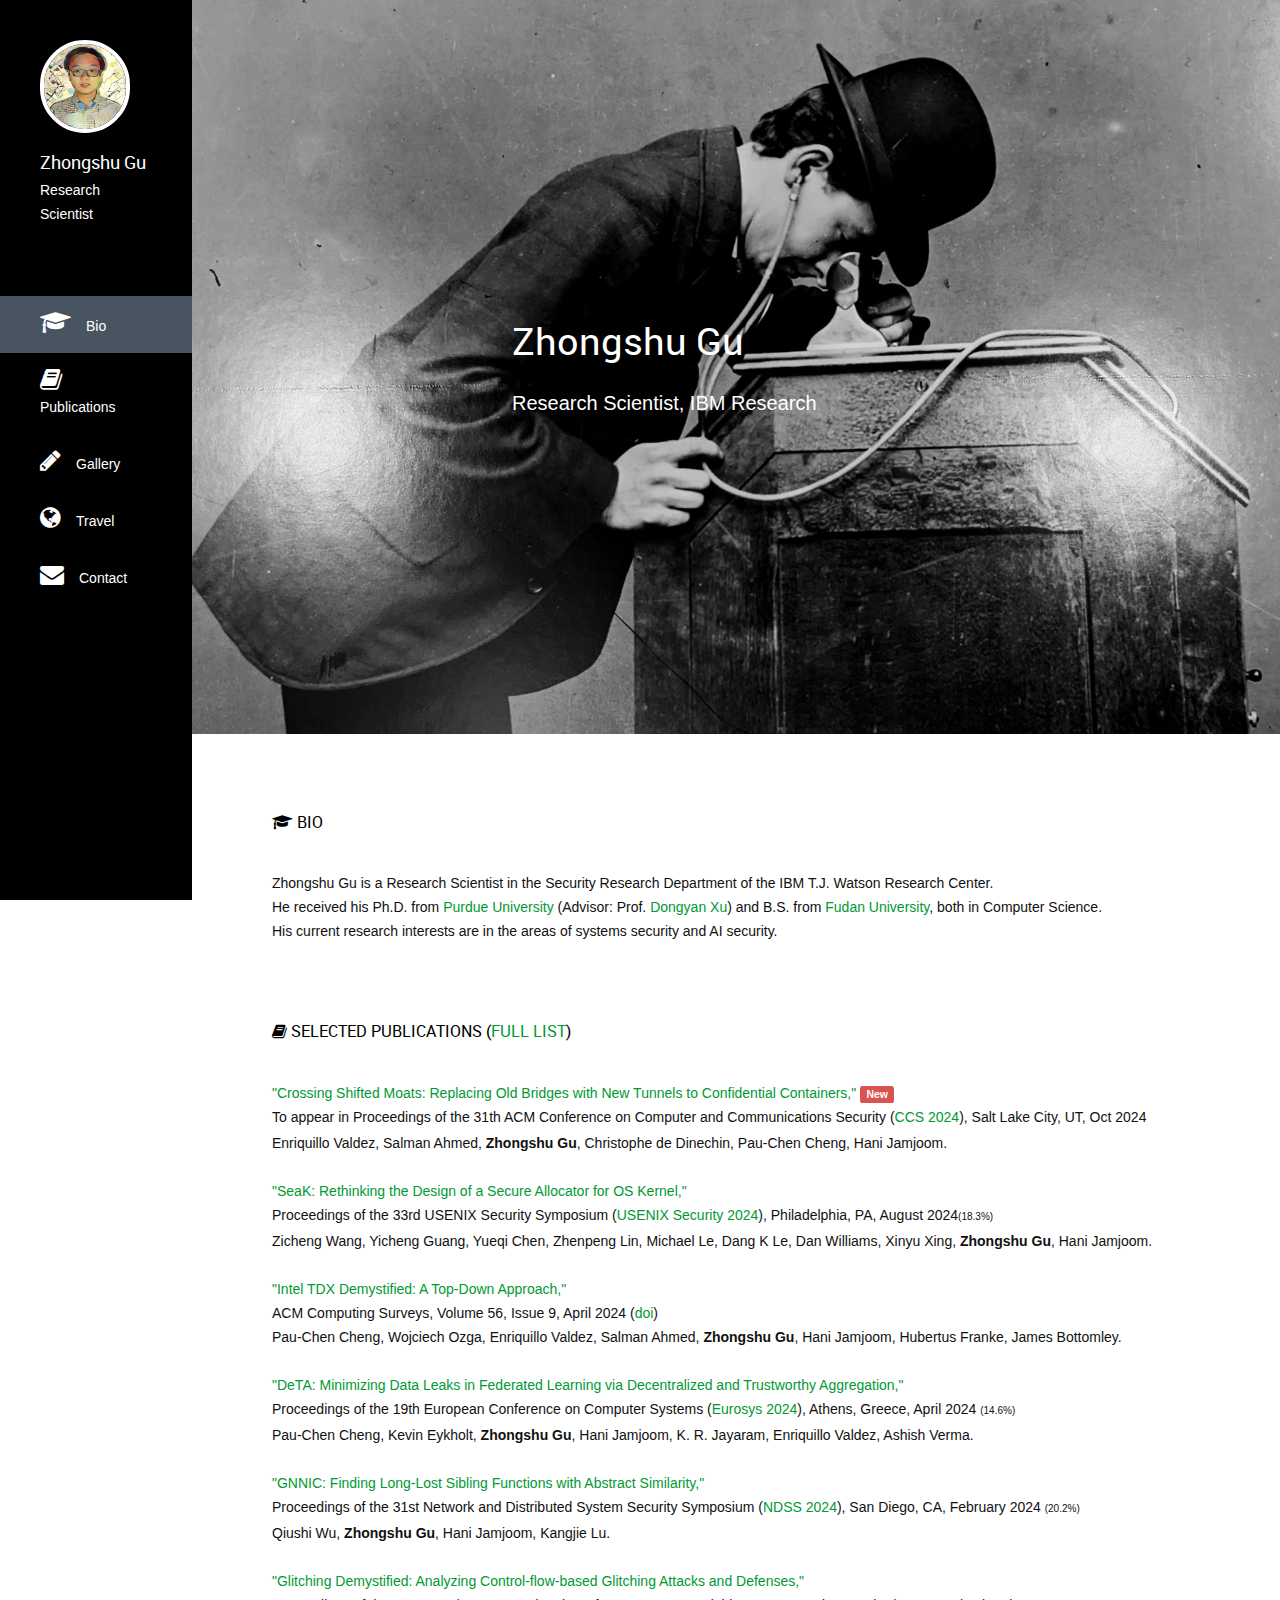
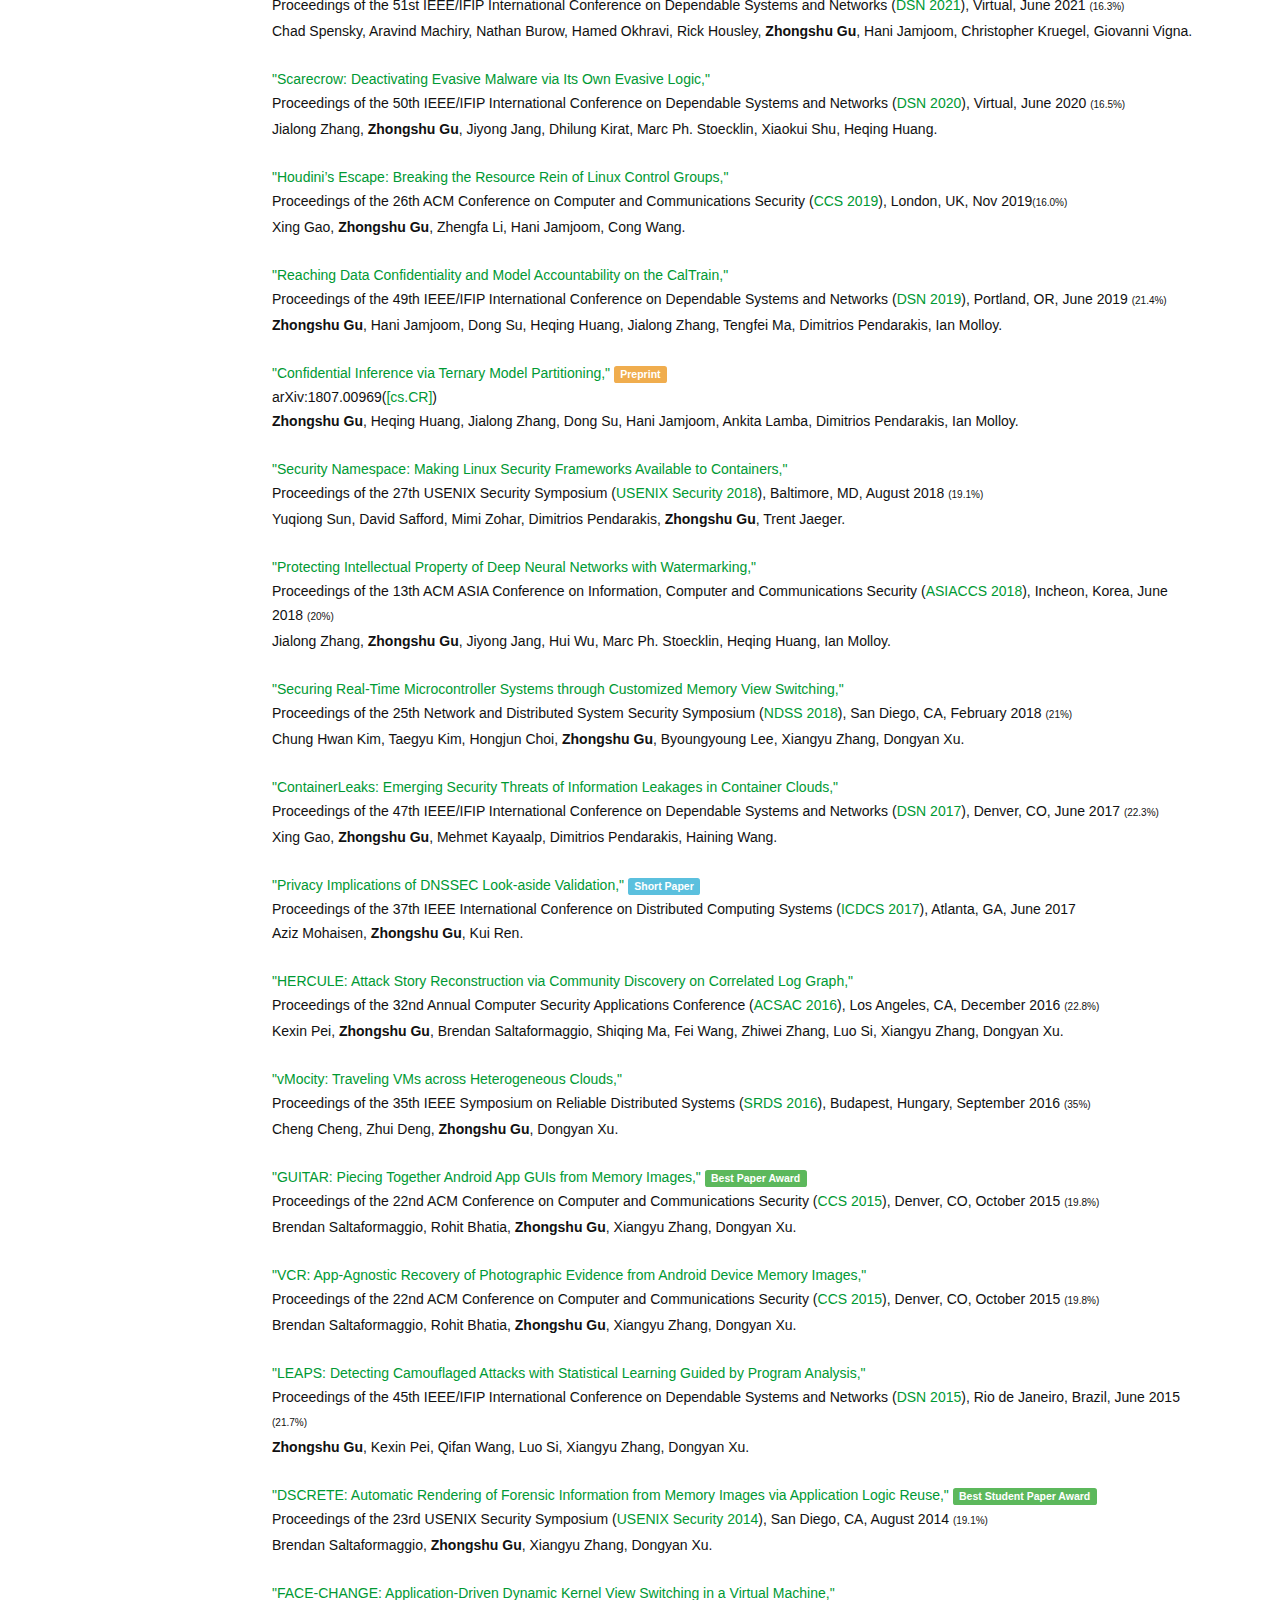
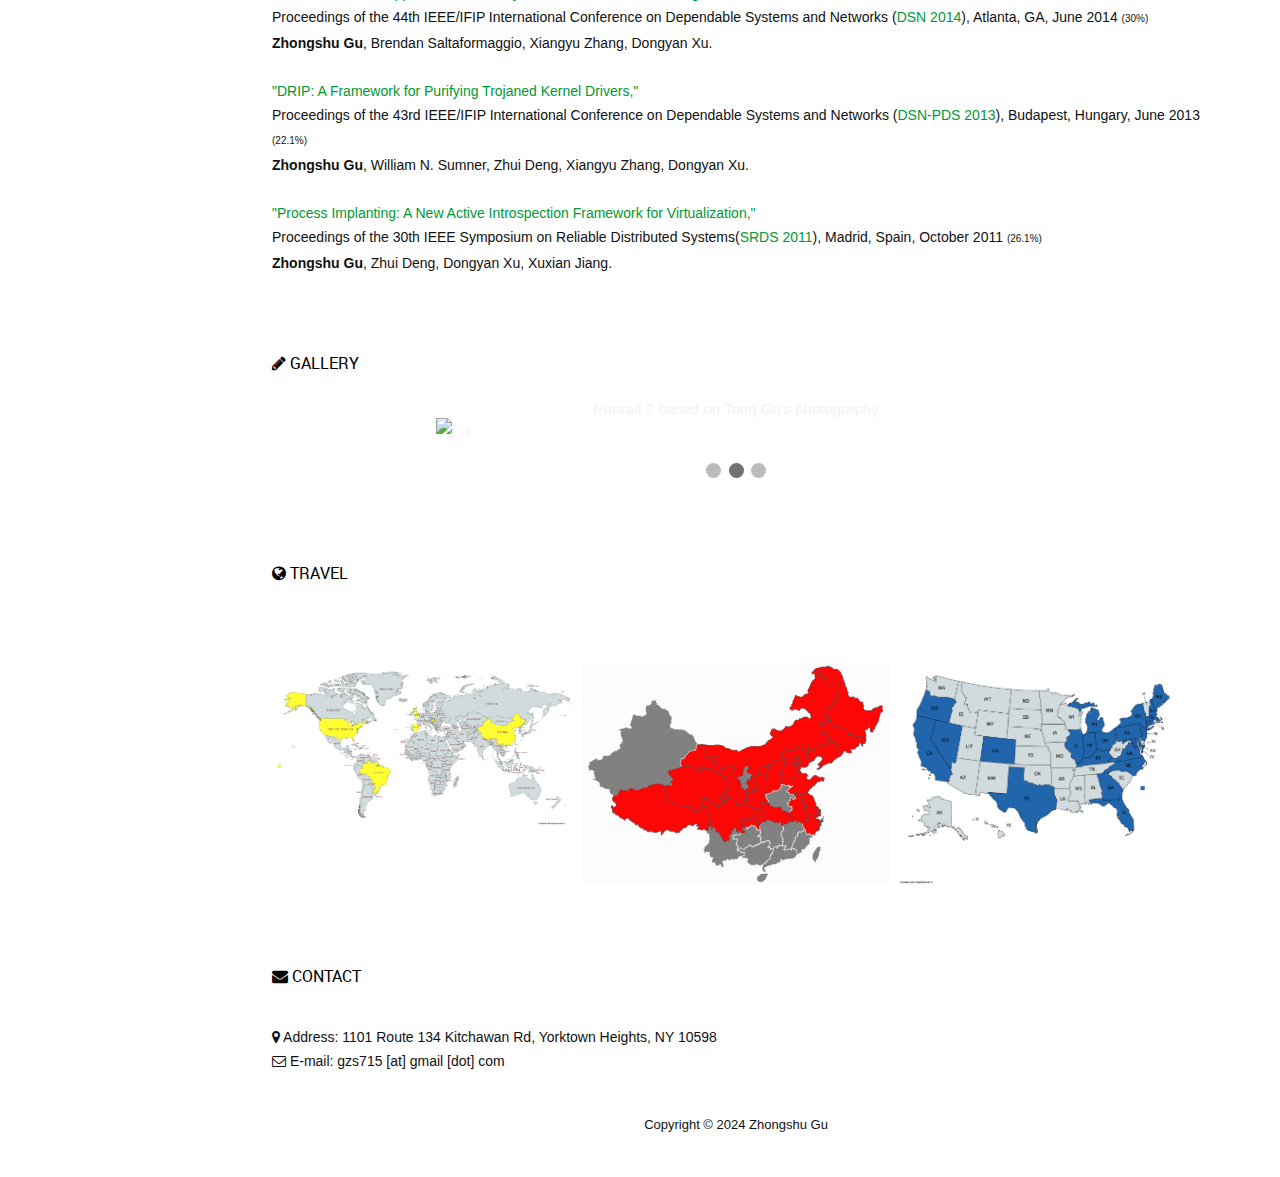
==== commit 0b75751d: "add usenix accept rate" ====
--- a/index.html
+++ b/index.html
@@ -204,10 +204,9 @@
                           <br/>
                         </p> 
 
-                        <p><a href="pubs/SEAK_SEC24.pdf">"SeaK: Rethinking the Design of a Secure Allocator for OS Kernel,"</a> 
-                          <span class="label label-danger">New</span><br/>
+                        <p><a href="pubs/SEAK_SEC24.pdf">"SeaK: Rethinking the Design of a Secure Allocator for OS Kernel,"</a><br/>
                           Proceedings of the 33rd USENIX Security Symposium (<a href="https://www.usenix.org/conference/usenixsecurity24">USENIX Security 2024</a>), Philadelphia,
-                          PA, August 2024<font size="1"></font> <br/>
+                          PA, August 2024<font size="1">(18.3%)</font> <br/>
                           Zicheng Wang, Yicheng Guang, Yueqi Chen, Zhenpeng Lin, Michael Le, Dang K Le, Dan Williams, Xinyu Xing, <b>Zhongshu Gu</b>, Hani Jamjoom.<br/>
                           <br/>
                         </p>    
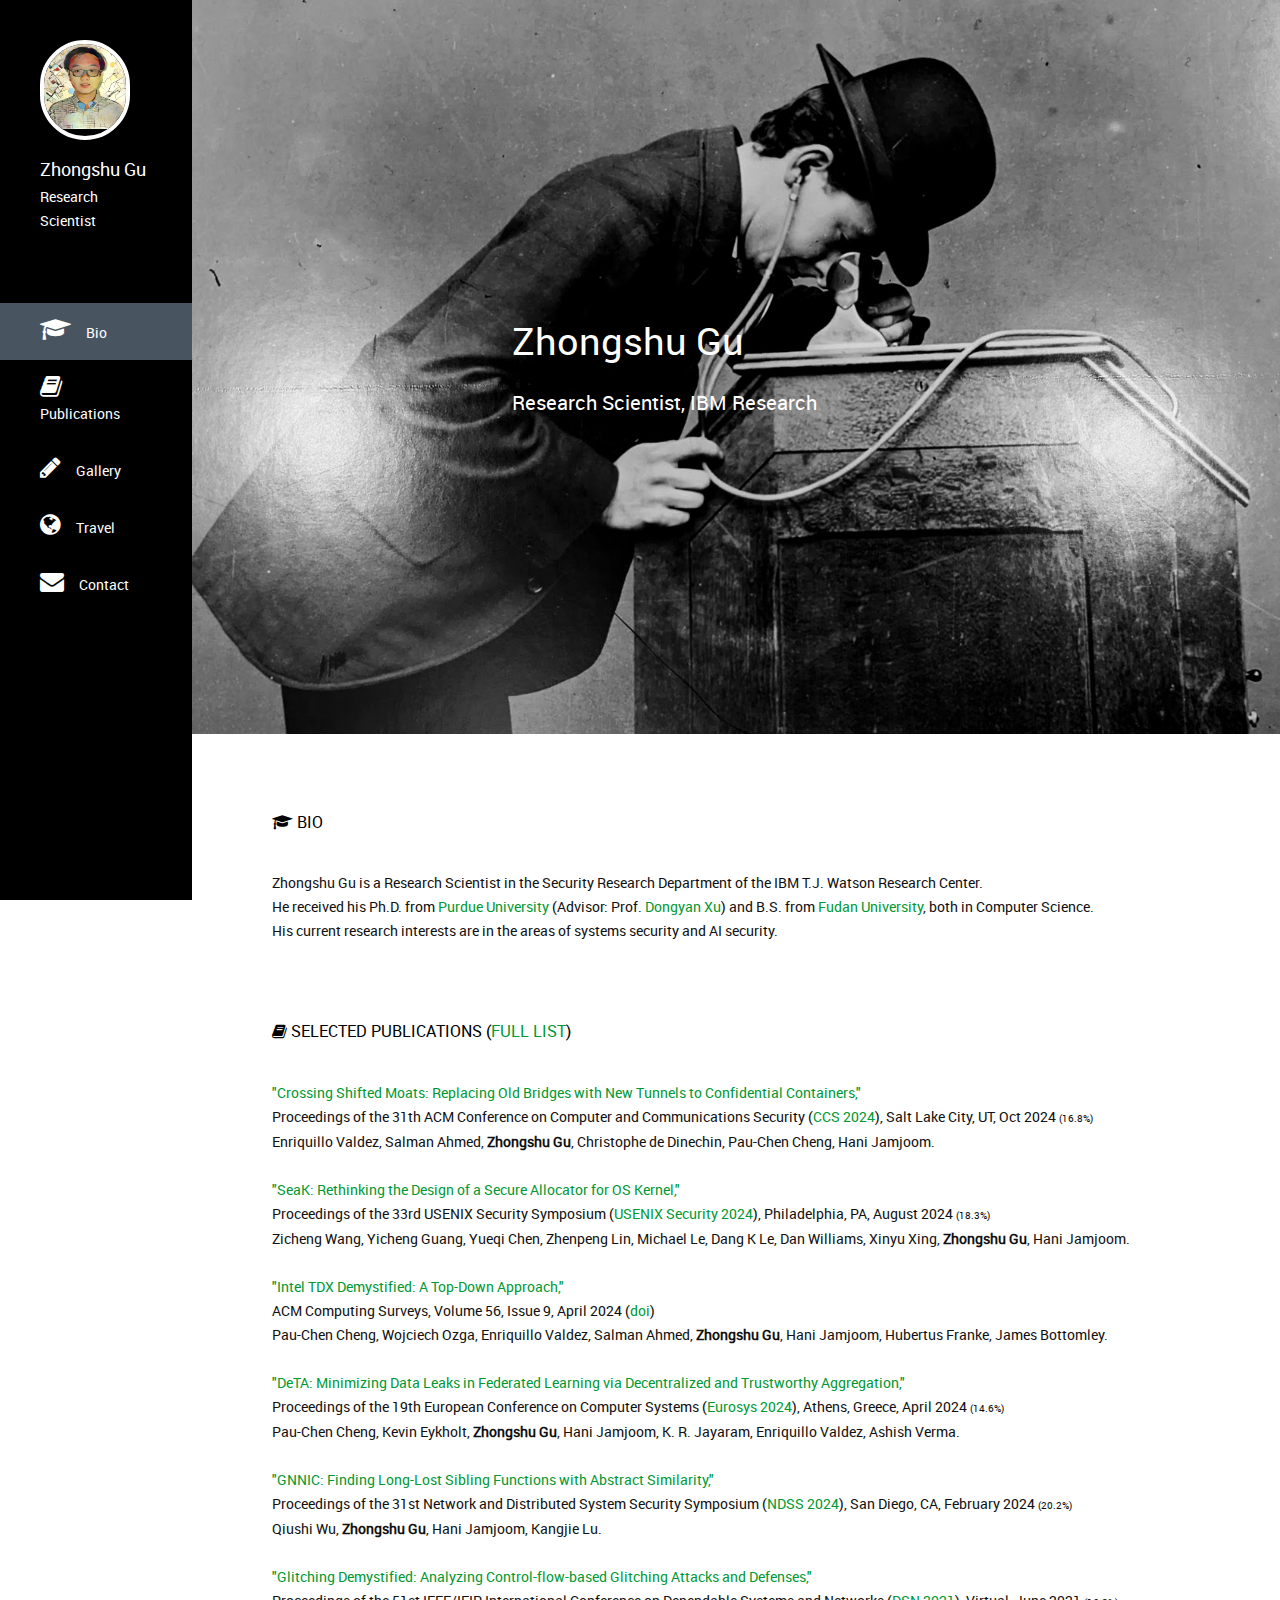
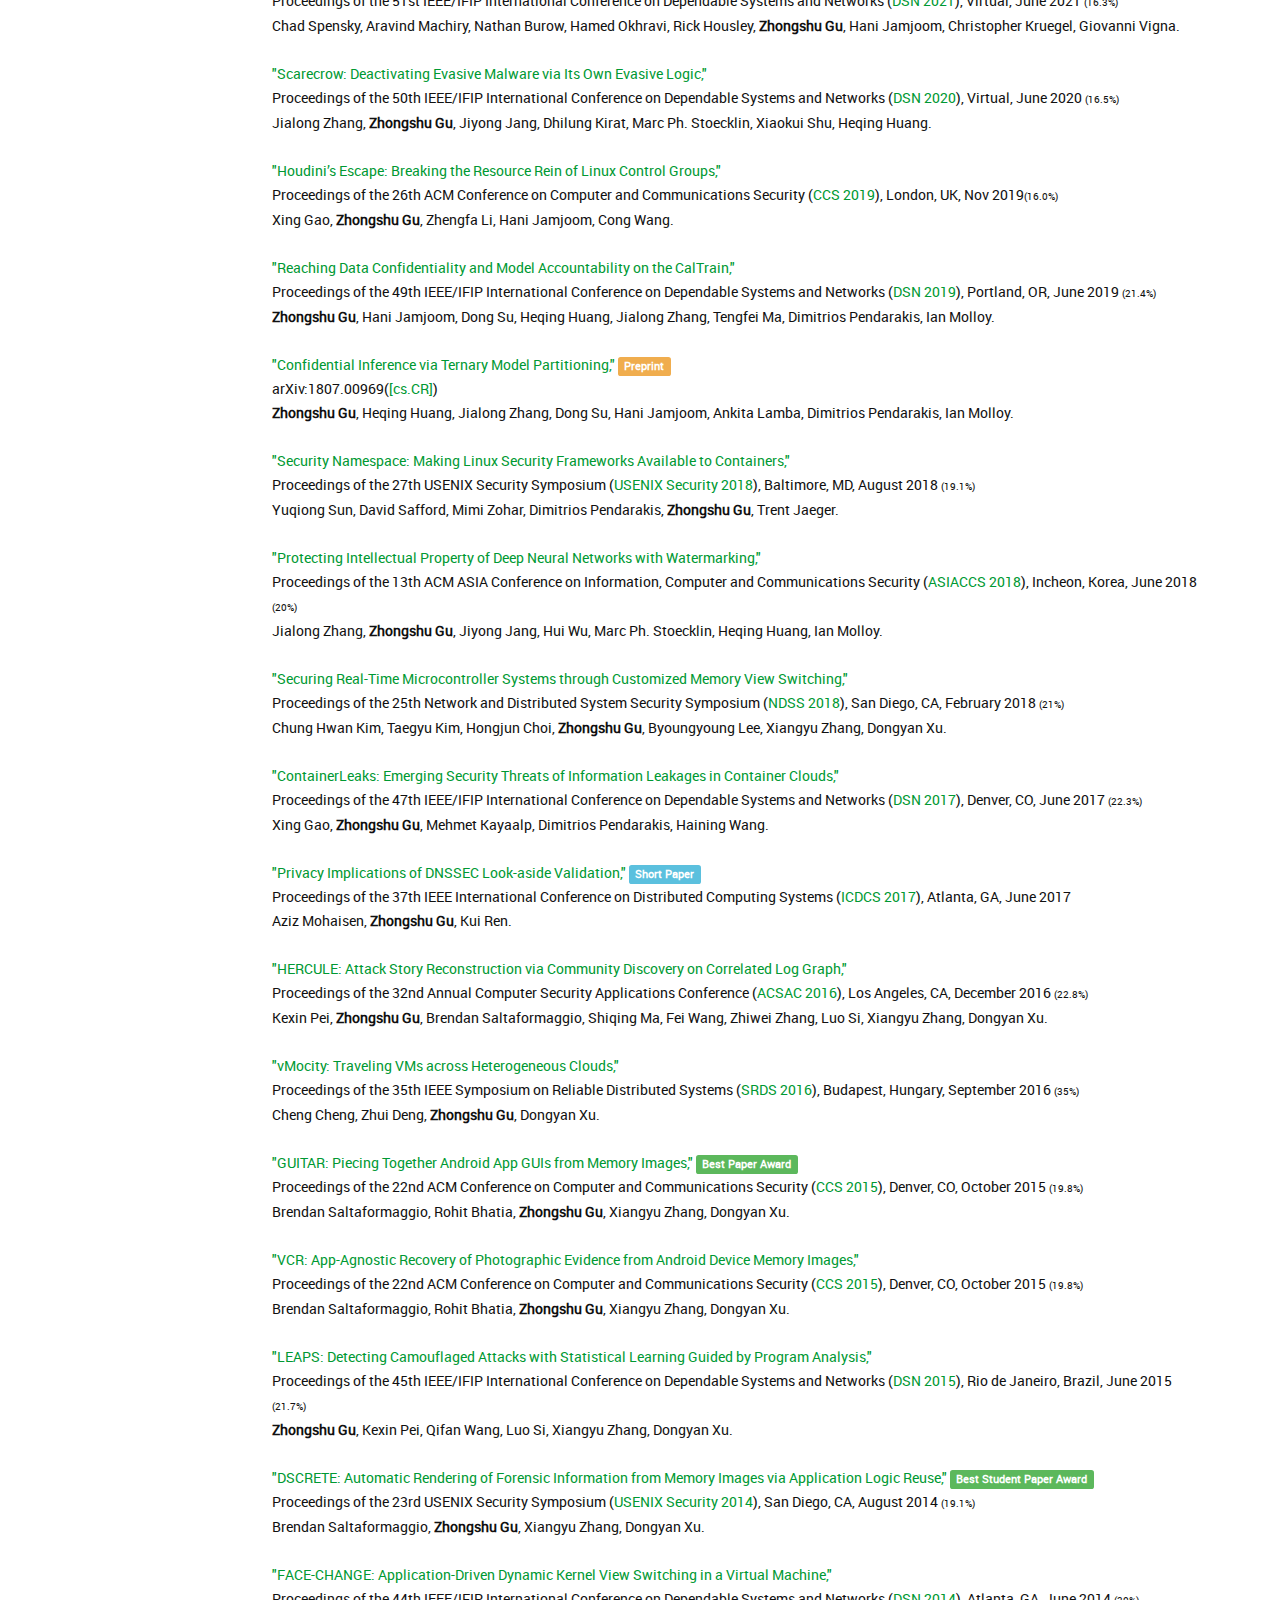
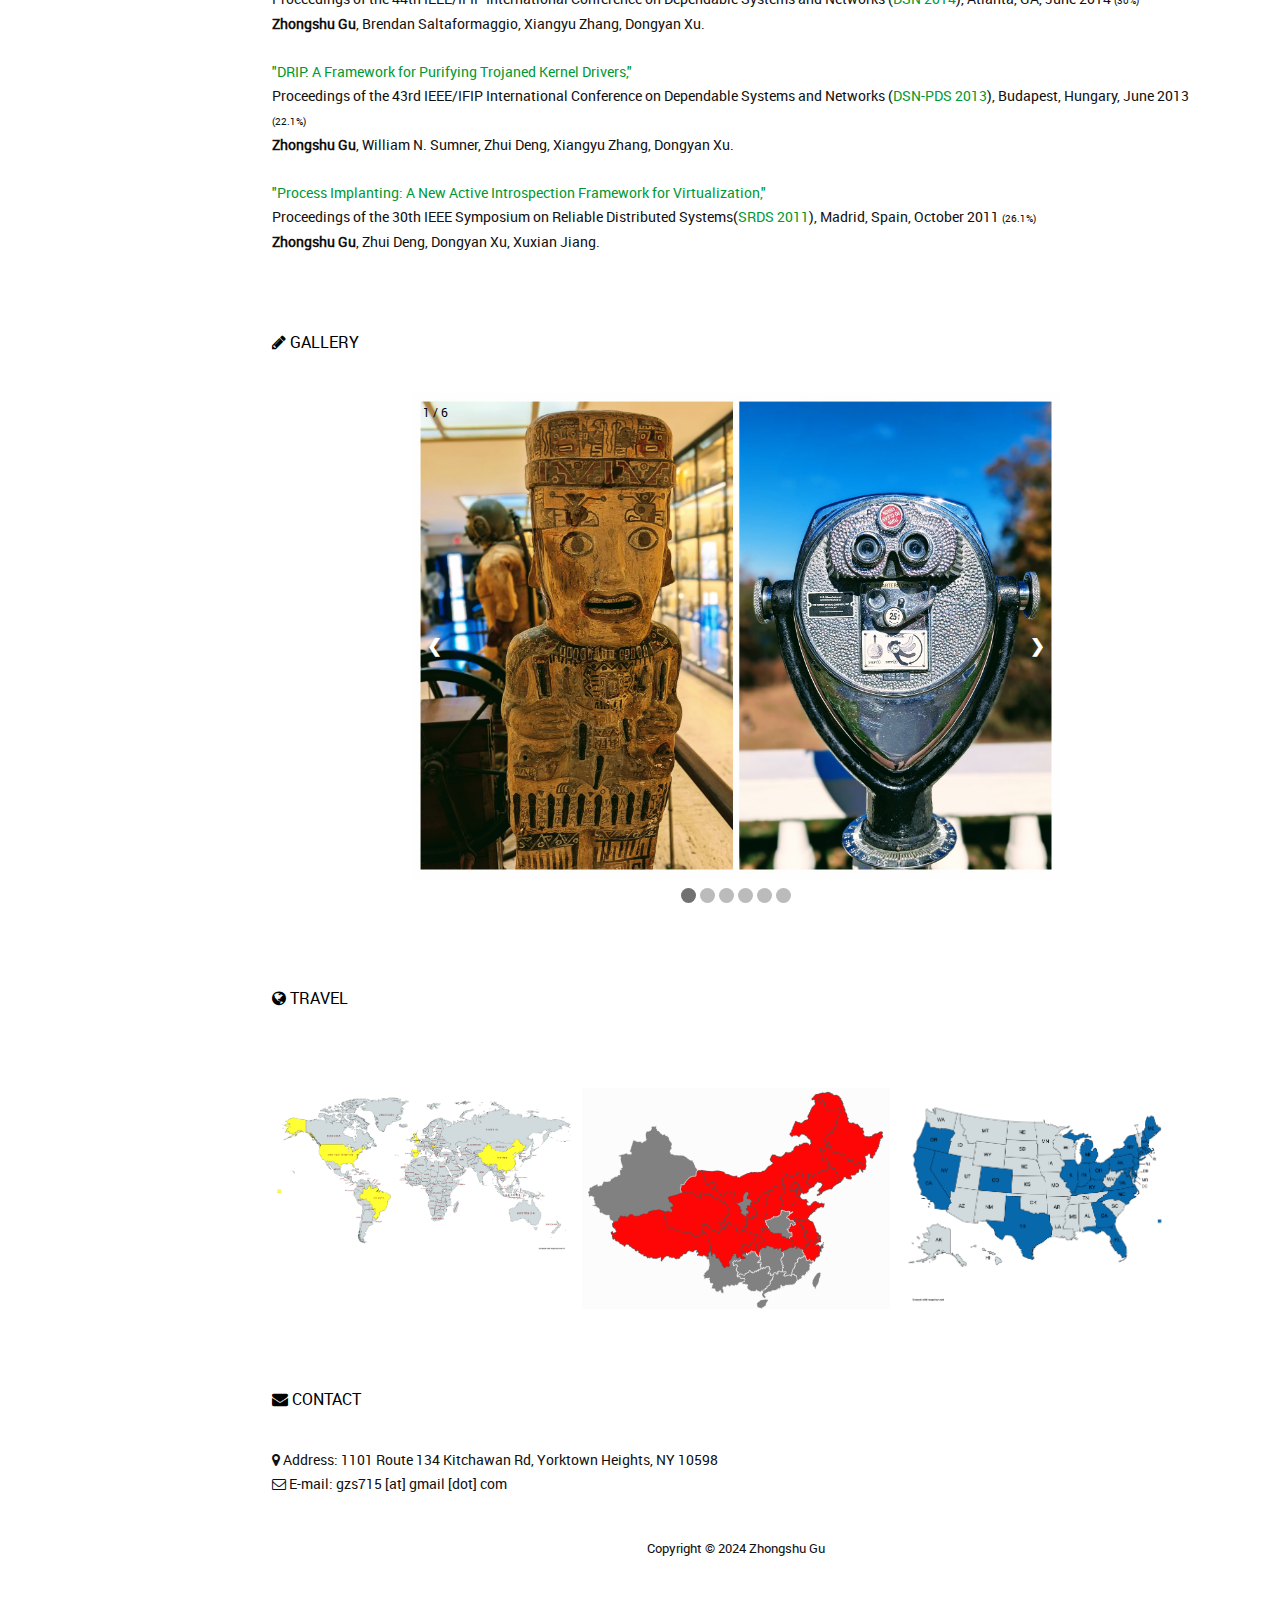
==== commit 1477786f: "add the new gallary" ====
--- a/index.html
+++ b/index.html
@@ -21,88 +21,7 @@
 <script src="js/vendor/modernizr-2.6.2.min.js"></script>
 
 
-<style>
-  * {box-sizing: border-box}
-  body {font-family: Verdana, sans-serif; margin:0}
-  .mySlides {display: none}
-  img {vertical-align: middle;}
-
-  /* Slideshow container */
-  .slideshow-container {
-    max-width: 600px;
-    position: relative;
-    margin: auto;
-  }
-
-  /* Next & previous buttons */
-  .prev, .next {
-    cursor: pointer;
-    position: absolute;
-    top: 50%;
-    width: auto;
-    padding: 16px;
-    margin-top: -22px;
-    color: white;
-    font-weight: bold;
-    font-size: 18px;
-    transition: 0.6s ease;
-    border-radius: 0 3px 3px 0;
-    user-select: none;
-  }
-
-  /* Position the "next button" to the right */
-  .next {
-    right: 0;
-    border-radius: 3px 0 0 3px;
-  }
-
-  /* On hover, add a black background color with a little bit see-through */
-  .prev:hover, .next:hover {
-    background-color: rgba(0,0,0,0.8);
-  }
-
-  /* Caption text */
-  .text {
-    color: #f2f2f2;
-    font-size: 15px;
-    padding: 8px 12px;
-    position: absolute;
-    bottom: 8px;
-    width: 100%;
-    text-align: center;
-  }
-
-  /* Number text (1/3 etc) */
-  .numbertext {
-    color: #f2f2f2;
-    font-size: 12px;
-    padding: 8px 12px;
-    position: absolute;
-    top: 0;
-  }
-
-  /* The dots/bullets/indicators */
-  .dot {
-    cursor: pointer;
-    height: 15px;
-    width: 15px;
-    margin: 0 2px;
-    background-color: #bbb;
-    border-radius: 50%;
-    display: inline-block;
-    transition: background-color 0.6s ease;
-  }
-
-  .active, .dot:hover {
-    background-color: #717171;
-  }
-
-  /* On smaller screens, decrease text size */
-  @media only screen and (max-width: 300px) {
-    .prev, .next,.text {font-size: 11px}
-  }
-
-</style>
+
 
 </head>
 <body>
@@ -197,21 +116,20 @@
                     <div class="row">
                       <div class="col-md-12">
                         <h4 class="widget-title"><i class="fa fa-book"></i> Selected Publications (<a href="https://scholar.google.com/citations?hl=en&user=QCx7_H4AAAAJ">Full List</a>)</h4>
-                        <p><a href="">"Crossing Shifted Moats: Replacing Old Bridges with New Tunnels to Confidential Containers,"</a>
-                          <span class="label label-danger">New</span><br/>
-                          To appear in Proceedings of the 31th ACM Conference on Computer and Communications Security (<a href="https://www.sigsac.org/ccs/CCS2024/">CCS 2024</a>), Salt Lake City, UT, Oct 2024<font size="1"></font> <br/>
+                        <p><a href="pubs/SPLIT_CCS24.pdf">"Crossing Shifted Moats: Replacing Old Bridges with New Tunnels to Confidential Containers,"</a><br/>
+                          Proceedings of the 31th ACM Conference on Computer and Communications Security (<a href="https://www.sigsac.org/ccs/CCS2024/">CCS 2024</a>), Salt Lake City, UT, Oct 2024 <font size="1">(16.8%)</font> <br/>
                           Enriquillo Valdez, Salman Ahmed, <b>Zhongshu Gu</b>, Christophe de Dinechin, Pau-Chen Cheng, Hani Jamjoom.<br/>
                           <br/>
                         </p> 
 
                         <p><a href="pubs/SEAK_SEC24.pdf">"SeaK: Rethinking the Design of a Secure Allocator for OS Kernel,"</a><br/>
                           Proceedings of the 33rd USENIX Security Symposium (<a href="https://www.usenix.org/conference/usenixsecurity24">USENIX Security 2024</a>), Philadelphia,
-                          PA, August 2024<font size="1">(18.3%)</font> <br/>
+                          PA, August 2024 <font size="1">(18.3%)</font> <br/>
                           Zicheng Wang, Yicheng Guang, Yueqi Chen, Zhenpeng Lin, Michael Le, Dang K Le, Dan Williams, Xinyu Xing, <b>Zhongshu Gu</b>, Hani Jamjoom.<br/>
                           <br/>
                         </p>    
 
-                        <p><a href="https://dl.acm.org/doi/pdf/10.1145/3652597">"Intel TDX Demystified: A Top-Down Approach,"</a><br/> 
+                        <p><a href="pubs/TDX_CSUR.pdf">"Intel TDX Demystified: A Top-Down Approach,"</a><br/> 
                           ACM Computing Surveys, Volume 56, Issue 9, April 2024 (<a href="https://dl.acm.org/doi/10.1145/3652597">doi</a>) <br/>
                           Pau-Chen Cheng, Wojciech Ozga, Enriquillo Valdez, Salman Ahmed, <b>Zhongshu Gu</b>, Hani Jamjoom, Hubertus Franke, James Bottomley.<br/>
                           <br/>
@@ -341,70 +259,18 @@
                                   <!-- Personal -->
                                   <div class="page-section" id="gallery">
                                     <div class="row">
-                                      <div class="col-md-12">
-                                        <h4 class="widget-title"><i class="fa fa-pencil"></i> Gallery </h4>
-                                      </div>
+                                        <div class="col-md-12">
+                                            <h4 class="widget-title"><i class="fa fa-pencil"></i> Gallery </h4>
+                                        </div>
                                     </div>
-                                    <div class="slideshow-container">
-                                      <div class="mySlides">
-                                        <div class="numbertext">1 / 3</div>
-                                        <img src="img/human1.png" style="width:100%">
-                                        <div class="text">Portrait 1 based on Tong Gu's photography</div>
-                                      </div>
-
-                                      <div class="mySlides">
-                                        <div class="numbertext">2 / 3</div>
-                                        <img src="img/human2.png" style="width:100%">
-                                        <div class="text">Portrait 2 based on Tong Gu's photography</div>
-                                      </div>
-
-                                      <div class="mySlides">
-                                        <div class="numbertext">3 / 3</div>
-                                        <img src="img/smokingwoman.png" style="width:100%">
-                                        <div class="text">Portrait 3 based on Tong Gu's photography</div>
-                                      </div>
-                                      
+                                    <div class="slideshow-container" id="slideshow-container">
                                       <a class="prev" onclick="plusSlides(-1)">&#10094;</a>
                                       <a class="next" onclick="plusSlides(1)">&#10095;</a>
-
                                     </div>
-                                    <br>
-
-                                    <div style="text-align:center">
-                                      <span class="dot" onclick="currentSlide(1)"></span> 
-                                      <span class="dot" onclick="currentSlide(2)"></span> 
-                                      <span class="dot" onclick="currentSlide(3)"></span> 
-                                    </div>
-
-                                    <script>
-                                      var slideIndex = Math.floor(Math.random() * 5) + 1;;
-                                      showSlides(slideIndex);
-
-                                      function plusSlides(n) {
-                                        showSlides(slideIndex += n);
-                                      }
-
-                                      function currentSlide(n) {
-                                        showSlides(slideIndex = n);
-                                      }
-
-                                      function showSlides(n) {
-                                        var i;
-                                        var slides = document.getElementsByClassName("mySlides");
-                                        var dots = document.getElementsByClassName("dot");
-                                        if (n > slides.length) {slideIndex = 1}    
-                                          if (n < 1) {slideIndex = slides.length}
-                                            for (i = 0; i < slides.length; i++) {
-                                              slides[i].style.display = "none";  
-                                            }
-                                            for (i = 0; i < dots.length; i++) {
-                                              dots[i].className = dots[i].className.replace(" active", "");
-                                            }
-                                            slides[slideIndex-1].style.display = "block";  
-                                            dots[slideIndex-1].className += " active";
-                                          }
-                                        </script>
-
+                                    <div style="text-align:center" id="dots-container"></div>
+                                </div>
+                                
+                                <script src="slideshow.js"></script>
 
                                         <div class="page-section" id="travel">
                                           <div class="row">
@@ -440,7 +306,7 @@
                                                 <img src="img/usa.png" alt="usa">
                                                 <div class="project-hover">
                                                   <div class="inside">
-                                                    <h5><a href="#">IL, IN, MI, MA, NY, PA, DC, VA, MD, NV, CA, KY, FL, GA, NJ, TX, OH, CO, CT, NC, NH, ME, OR</a></h5>
+                                                    <h5><a href="#">IL, IN, MI, MA, NY, PA, DC, VA, MD, NV, CA, KY, FL, GA, NJ, TX, OH, CO, CT, NC, NH, ME, OR, RI, DE</a></h5>
                                                     <p></p>
                                                   </div>
                                                 </div>
--- a/css/templatemo-style.css
+++ b/css/templatemo-style.css
@@ -565,10 +565,9 @@
   color: #6cc0f7;
 }
 
-
 /* Slideshow container */
 .slideshow-container {
-  max-width: 500px;
+  max-width: 70%;
   position: relative;
   margin: 0px auto;
 }
@@ -601,7 +600,7 @@
 
 /* Caption text */
 .text {
-  color: #f2f2f2;
+  color: black;
   font-size: 15px;
   padding: 8px 12px;
   position: absolute;
@@ -612,7 +611,7 @@
 
 /* Number text (1/3 etc) */
 .numbertext {
-  color: #f2f2f2;
+  color: black;
   font-size: 12px;
   padding: 8px 12px;
   position: absolute;
